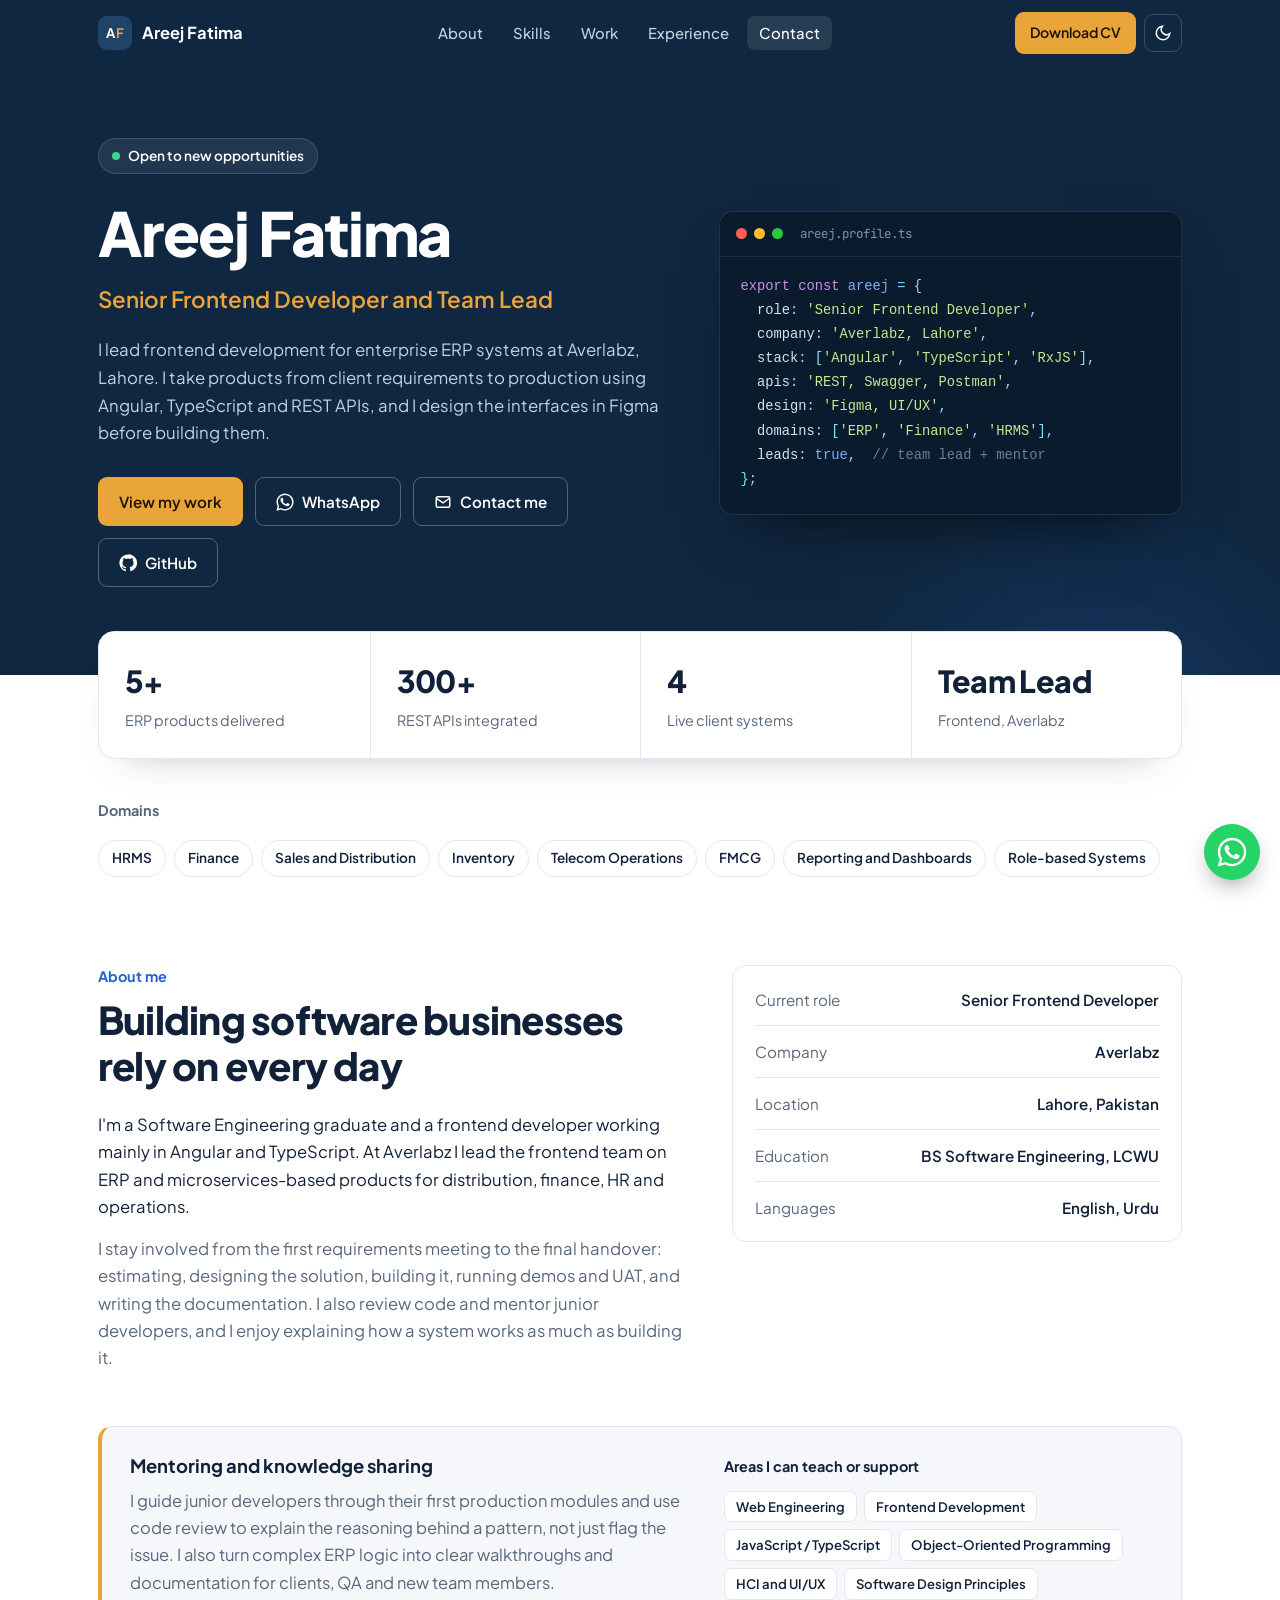
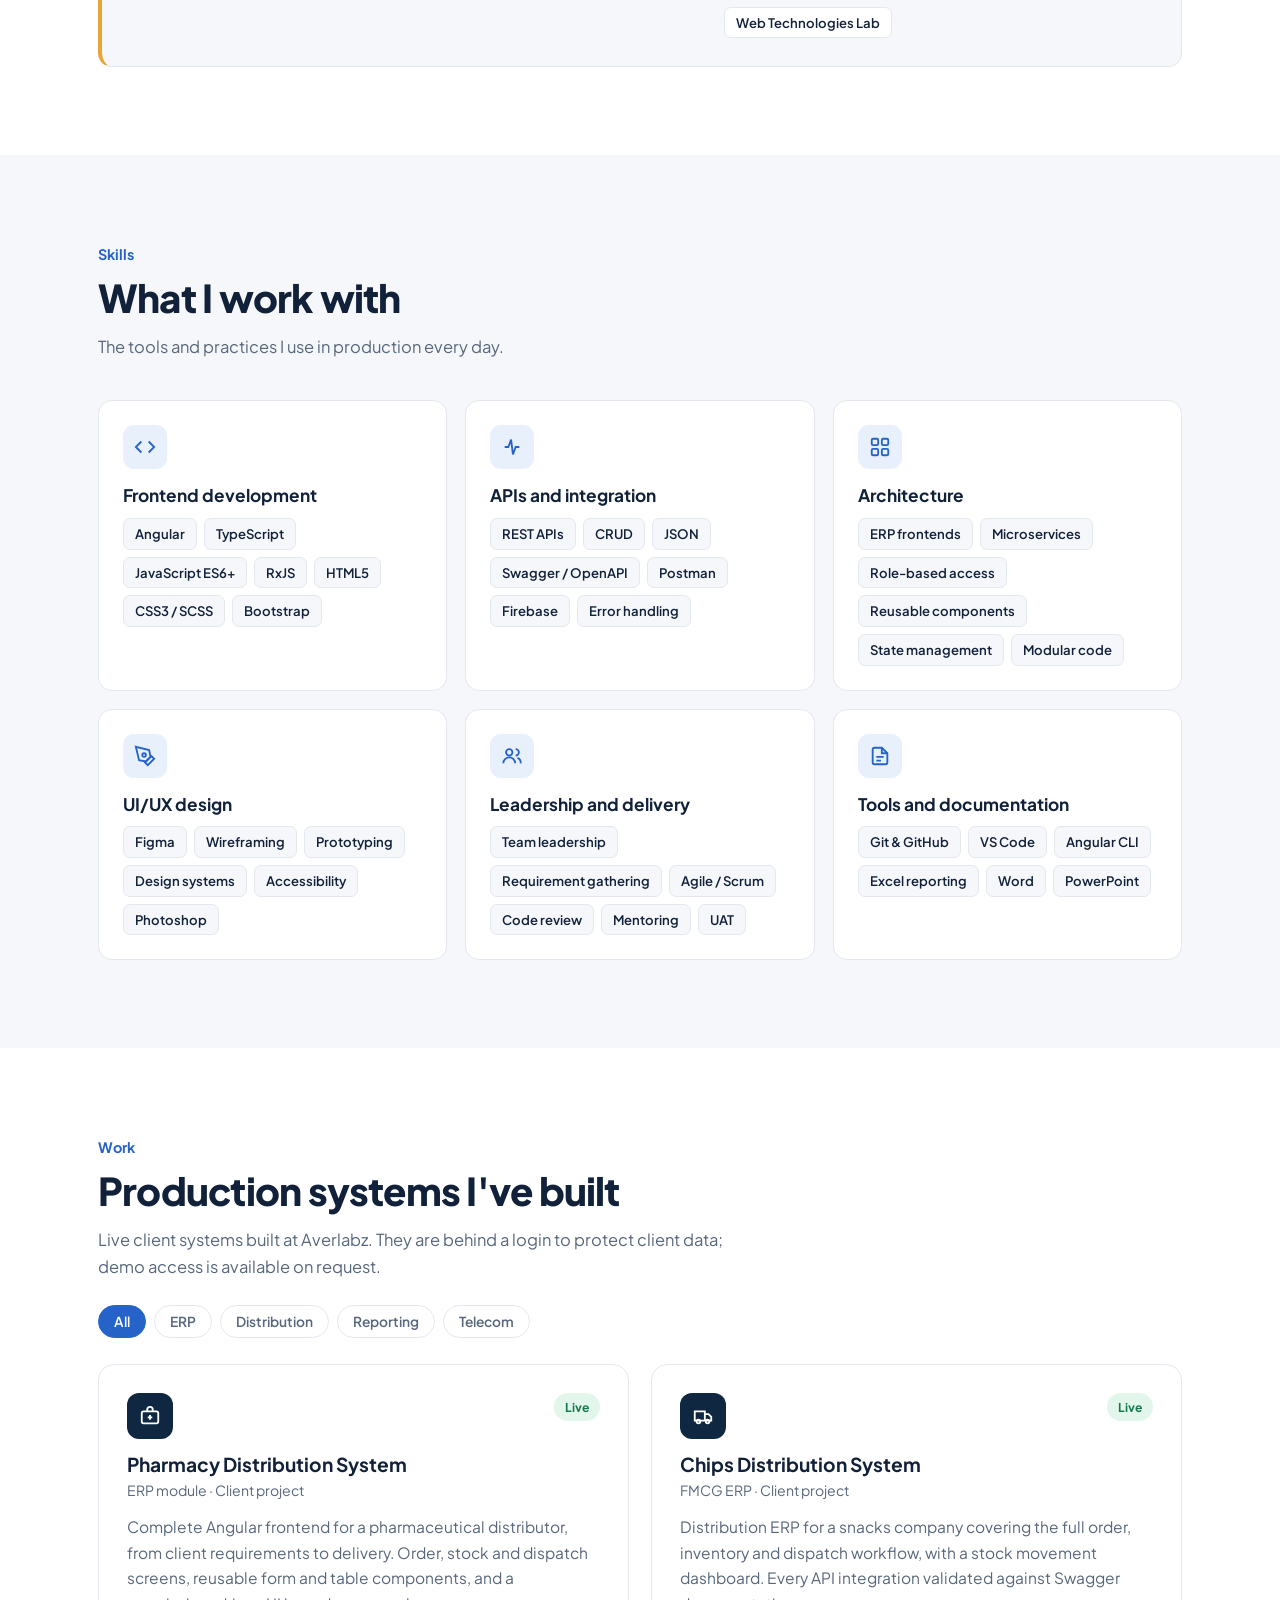
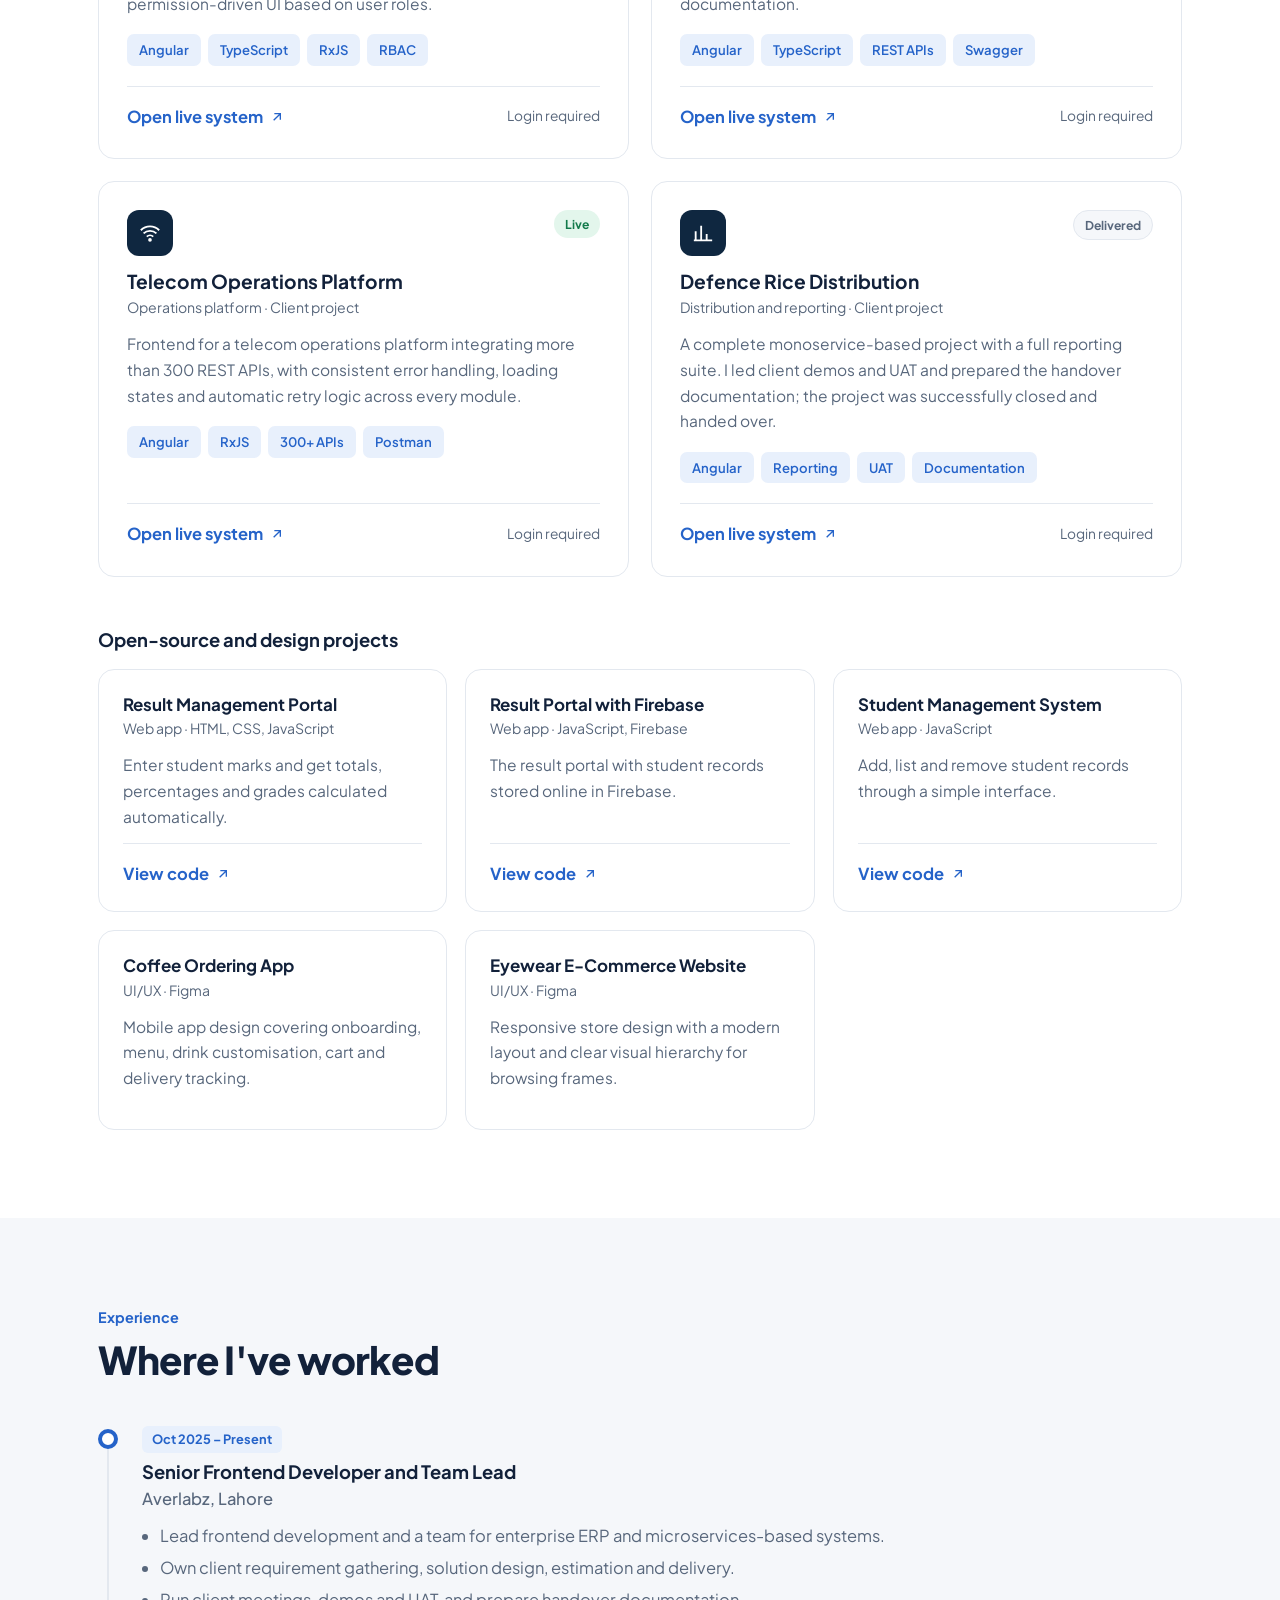
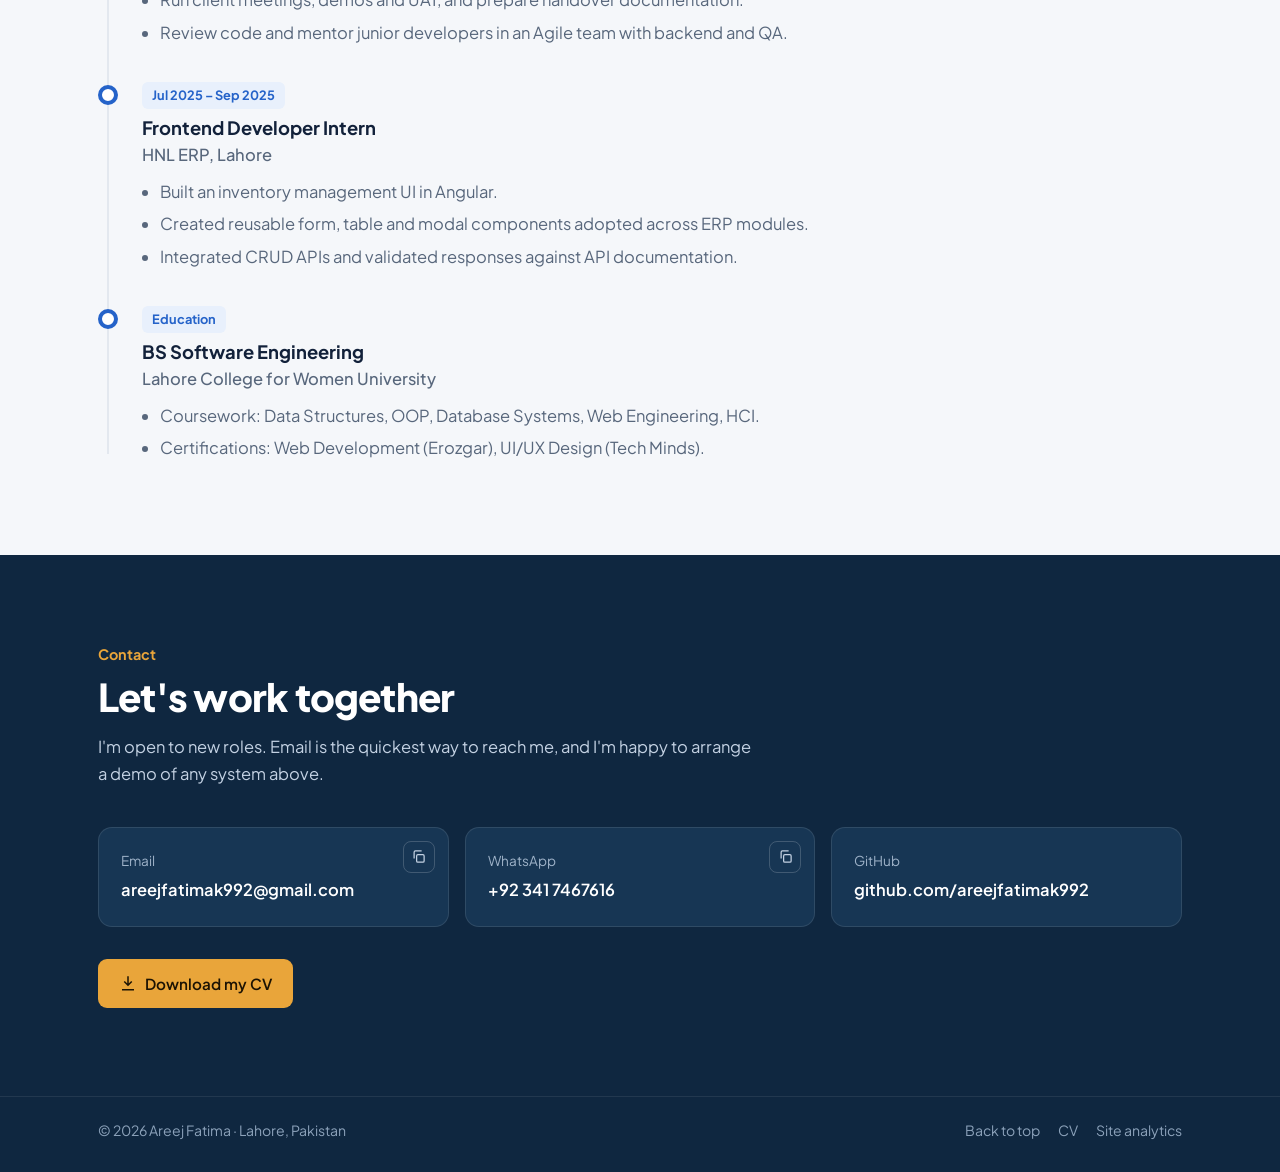
==== index.html @ e89c7cfe "Initial commit" ====
<!DOCTYPE html>
<html lang="en">
<head>
<meta charset="UTF-8">
<meta name="viewport" content="width=device-width, initial-scale=1, viewport-fit=cover">
<title>Areej Fatima | Senior Frontend Developer</title>
<meta name="description" content="Areej Fatima, Senior Angular Frontend Developer and Team Lead in Lahore. ERP systems, REST APIs and UI/UX design.">
<meta property="og:title" content="Areej Fatima | Senior Frontend Developer">
<meta property="og:description" content="Senior Angular Frontend Developer and Team Lead in Lahore. ERP systems, REST APIs and UI/UX design.">
<meta property="og:type" content="website">
<meta property="og:url" content="https://areejfatimak992.github.io/">
<meta name="theme-color" content="#0F2740">
<meta name="robots" content="index,follow">
<meta name="author" content="Areej Fatima">
<meta name="keywords" content="Areej Fatima, Angular developer Lahore, frontend developer, ERP frontend, TypeScript, RxJS, UI UX designer, team lead">
<link rel="canonical" href="https://areejfatimak992.github.io/">
<meta name="twitter:card" content="summary">
<meta name="twitter:title" content="Areej Fatima | Senior Frontend Developer">
<meta name="twitter:description" content="Senior Angular Frontend Developer and Team Lead in Lahore. ERP systems, REST APIs and UI/UX design.">
<script type="application/ld+json">
{
  "@context": "https://schema.org",
  "@type": "Person",
  "name": "Areej Fatima",
  "jobTitle": "Senior Frontend Developer and Team Lead",
  "email": "mailto:areejfatimak992@gmail.com",
  "telephone": "+92-341-7467616",
  "url": "https://areejfatimak992.github.io/",
  "image": "https://areejfatimak992.github.io/assets/og.svg",
  "address": { "@type": "PostalAddress", "addressLocality": "Lahore", "addressCountry": "PK" },
  "worksFor": { "@type": "Organization", "name": "Averlabz" },
  "alumniOf": { "@type": "CollegeOrUniversity", "name": "Lahore College for Women University" },
  "knowsAbout": ["Angular","TypeScript","RxJS","REST APIs","ERP systems","UI/UX design","Figma","Team leadership"],
  "sameAs": ["https://github.com/areejfatimak992"]
}
</script>
<link rel="icon" href="data:image/svg+xml,<svg xmlns='http://www.w3.org/2000/svg' viewBox='0 0 64 64'><rect width='64' height='64' rx='14' fill='%230F2740'/><text x='50%' y='55%' dominant-baseline='middle' text-anchor='middle' font-family='Arial' font-weight='700' font-size='26' fill='white'>AF</text></svg>">
<link rel="preconnect" href="https://fonts.googleapis.com">
<link rel="preconnect" href="https://fonts.gstatic.com" crossorigin>
<link href="https://fonts.googleapis.com/css2?family=Plus+Jakarta+Sans:wght@400;500;600;700;800&family=JetBrains+Mono:wght@400;500&display=swap" rel="stylesheet">
<style>
:root{
  --navy:#0F2740; --navy-2:#173654; --navy-3:#1F4468;
  --blue:#2563C9; --blue-soft:#E8F0FC; --amber:#E9A53A;
  --bg:#FFFFFF; --bg-alt:#F5F7FA; --ink:#12213A; --muted:#58677C; --line:#E3E8EF; --card:#FFFFFF;
  box-sizing:border-box;
  padding-top:env(safe-area-inset-top,0px);
  padding-bottom:env(safe-area-inset-bottom,0px);
}
@media (prefers-color-scheme:dark){
  :root:not([data-theme="light"]){--bg:#0C1522;--bg-alt:#101C2C;--ink:#E7EDF5;--muted:#9AAABE;--line:#203047;--card:#132235;--blue:#6FA3F2;--blue-soft:#172E4D;--navy:#0A1A2B;--navy-2:#11263D}
}
:root[data-theme="dark"]{--bg:#0C1522;--bg-alt:#101C2C;--ink:#E7EDF5;--muted:#9AAABE;--line:#203047;--card:#132235;--blue:#6FA3F2;--blue-soft:#172E4D;--navy:#0A1A2B;--navy-2:#11263D}
*,*::before,*::after{box-sizing:inherit}
html{scroll-behavior:smooth;scroll-padding-top:calc(env(safe-area-inset-top,0px) + 76px)}
@media (prefers-reduced-motion:reduce){html{scroll-behavior:auto}*{transition:none!important}}
body{margin:0;background:var(--bg);color:var(--ink);font-family:"Plus Jakarta Sans",system-ui,-apple-system,"Segoe UI",Roboto,sans-serif;font-size:16.5px;line-height:1.65;-webkit-font-smoothing:antialiased}
a{color:var(--blue)}
a:focus-visible,button:focus-visible{outline:2px solid var(--amber);outline-offset:3px;border-radius:6px}
h1,h2,h3{margin:0;line-height:1.2}
p{margin:0 0 14px}
.wrap{max-width:1140px;margin:0 auto;padding:0 28px}

/* Navbar */
.nav{position:fixed;top:0;left:0;right:0;z-index:20;padding-top:env(safe-area-inset-top,0px);background:var(--navy);transition:box-shadow .2s}
.nav.scrolled{box-shadow:0 6px 20px -10px rgba(0,0,0,.45)}
.nav .wrap{display:flex;align-items:center;justify-content:space-between;height:66px;gap:20px}
.brand{display:flex;align-items:center;gap:10px;color:#fff;text-decoration:none;font-weight:700}
.brand i{width:34px;height:34px;border-radius:9px;background:var(--navy-3);display:flex;align-items:center;justify-content:center;font-style:normal;font-size:.82rem;letter-spacing:.02em}
.brand i b{color:var(--amber)}
.menu{display:flex;align-items:center;gap:6px;list-style:none;margin:0;padding:0}
.menu a{color:#C3D1E2;text-decoration:none;font-weight:500;font-size:.93rem;padding:8px 12px;border-radius:8px}
.menu a:hover{color:#fff;background:rgba(255,255,255,.07)}
.nav-right{display:flex;align-items:center;gap:8px}
.icon-btn{width:38px;height:38px;border-radius:9px;border:1px solid rgba(255,255,255,.18);background:transparent;color:#fff;display:flex;align-items:center;justify-content:center;cursor:pointer}
.icon-btn svg{width:18px;height:18px}
.burger{display:none}
.m-only{display:none}

/* Buttons */
.btn{display:inline-flex;align-items:center;gap:8px;padding:11px 20px;border-radius:9px;font-weight:600;font-size:.95rem;text-decoration:none;border:1px solid transparent;font-family:inherit;cursor:pointer;transition:filter .2s,background .2s,border-color .2s}
.btn svg{width:18px;height:18px}
.btn-amber{background:var(--amber);color:#1B1203}
.btn-amber:hover{filter:brightness(1.06)}
.btn-line{border-color:rgba(255,255,255,.28);color:#fff}
.btn-line:hover{border-color:#fff;background:rgba(255,255,255,.06)}
.btn-sm{padding:8px 14px;font-size:.88rem}

/* Hero */
.hero{background:var(--navy);color:#fff;padding:calc(66px + 72px) 0 88px;position:relative;overflow:hidden}
.hero::after{content:"";position:absolute;inset:auto -10% -60% auto;width:620px;height:620px;border-radius:50%;background:radial-gradient(circle,rgba(37,99,201,.28),transparent 65%);pointer-events:none}
.hero-grid{display:grid;grid-template-columns:1.1fr .9fr;gap:56px;align-items:center;position:relative;z-index:1}
.pill{display:inline-flex;align-items:center;gap:8px;font-size:.85rem;font-weight:600;background:rgba(255,255,255,.08);border:1px solid rgba(255,255,255,.14);padding:6px 13px;border-radius:99px;margin-bottom:22px}
.pill::before{content:"";width:8px;height:8px;border-radius:50%;background:#3DD68C}
.hero h1{font-size:clamp(2.5rem,5.2vw,3.8rem);font-weight:800;letter-spacing:-.025em}
.hero .role{font-size:clamp(1.1rem,2vw,1.4rem);font-weight:600;color:var(--amber);margin:12px 0 18px}
.hero .summary{color:#C3D1E2;max-width:34em;font-size:1.05rem;margin-bottom:30px}
.hero-actions{display:flex;flex-wrap:wrap;gap:12px}
.code{background:#0A1B2E;border:1px solid rgba(255,255,255,.1);border-radius:14px;overflow:hidden;box-shadow:0 30px 60px -30px rgba(0,0,0,.7);font-family:"JetBrains Mono",ui-monospace,Consolas,monospace;font-size:.86rem}
.code-bar{display:flex;align-items:center;gap:7px;padding:12px 16px;border-bottom:1px solid rgba(255,255,255,.08);color:#7F93AB;font-size:.78rem}
.code-bar i{width:11px;height:11px;border-radius:50%;background:#FF5F57}
.code-bar i:nth-child(2){background:#FEBC2E}.code-bar i:nth-child(3){background:#28C840}
.code-bar span{margin-left:10px}
.code pre{margin:0;padding:18px 20px 22px;line-height:1.75;overflow-x:auto;color:#D6E2F0}
.k{color:#C792EA}.v{color:#82AAFF}.s{color:#C3E88D}.p{color:#89DDFF}.c{color:#6A7F99}

/* Stats */
.stats{margin-top:-44px;position:relative;z-index:2}
.stats-grid{display:grid;grid-template-columns:repeat(4,1fr);background:var(--card);border:1px solid var(--line);border-radius:16px;box-shadow:0 20px 40px -28px rgba(15,39,64,.35)}
.stat{padding:24px 26px;border-left:1px solid var(--line)}
.stat:first-child{border-left:0}
.stat b{display:block;font-size:1.9rem;font-weight:800;color:var(--ink);letter-spacing:-.02em}
.stat span{color:var(--muted);font-size:.9rem}

/* Sections */
section{padding:88px 0}
.alt{background:var(--bg-alt)}
.head{margin-bottom:40px;max-width:40em}
.eyebrow{color:var(--blue);font-weight:700;font-size:.9rem;margin-bottom:8px;display:block}
.head h2{font-size:clamp(1.8rem,3.2vw,2.4rem);font-weight:800;letter-spacing:-.02em}
.head p{color:var(--muted);margin:12px 0 0}

/* About */
.about-grid{display:grid;grid-template-columns:1.3fr 1fr;gap:48px;align-items:start}
.about-grid p{font-size:1.04rem}
.about-grid p+p{color:var(--muted)}
.facts{background:var(--card);border:1px solid var(--line);border-radius:14px;padding:8px 22px}
.facts div{display:flex;justify-content:space-between;gap:16px;padding:13px 0;border-bottom:1px solid var(--line);font-size:.95rem}
.facts div:last-child{border-bottom:0}
.facts span{color:var(--muted)}
.facts b{font-weight:600;text-align:right}

/* Skills */
.skills{display:grid;grid-template-columns:repeat(3,1fr);gap:18px}
.skill{background:var(--card);border:1px solid var(--line);border-radius:14px;padding:24px;transition:border-color .2s,transform .2s}
.skill:hover{border-color:var(--blue)}
.skill .ic{width:44px;height:44px;border-radius:11px;background:var(--blue-soft);color:var(--blue);display:flex;align-items:center;justify-content:center;margin-bottom:16px}
.skill .ic svg{width:22px;height:22px}
.skill h3{font-size:1.08rem;font-weight:700;margin-bottom:12px}
.tags{display:flex;flex-wrap:wrap;gap:7px;list-style:none;margin:0;padding:0}
.tags li{font-size:.82rem;font-weight:600;padding:4px 11px;border-radius:7px;background:var(--bg-alt);border:1px solid var(--line);color:var(--ink)}

/* Projects */
.projects{display:grid;grid-template-columns:repeat(2,1fr);gap:22px}
.proj{background:var(--card);border:1px solid var(--line);border-radius:16px;padding:28px;display:flex;flex-direction:column;transition:border-color .2s,box-shadow .2s}
.proj:hover{border-color:#BFD0E8;box-shadow:0 18px 36px -26px rgba(15,39,64,.45)}
.proj-top{display:flex;justify-content:space-between;align-items:flex-start;gap:12px;margin-bottom:14px}
.proj .ic{width:46px;height:46px;border-radius:12px;background:var(--navy);color:#fff;display:flex;align-items:center;justify-content:center;flex-shrink:0}
.proj .ic svg{width:22px;height:22px}
.badge{font-size:.76rem;font-weight:700;padding:4px 11px;border-radius:99px;background:#E3F6EC;color:#137A4B;white-space:nowrap}
.badge.done{background:var(--bg-alt);color:var(--muted);border:1px solid var(--line)}
.proj h3{font-size:1.2rem;font-weight:700}
.proj .type{color:var(--muted);font-size:.88rem;margin:3px 0 12px}
.proj p{color:var(--muted);font-size:.97rem}
.proj .tags{margin:4px 0 20px}
.proj .tags li{background:var(--blue-soft);border-color:transparent;color:var(--blue)}
.proj-foot{margin-top:auto;display:flex;align-items:center;justify-content:space-between;gap:12px;flex-wrap:wrap;padding-top:16px;border-top:1px solid var(--line)}
.proj-foot a{font-weight:700;text-decoration:none;display:inline-flex;align-items:center;gap:6px}
.proj-foot a:hover{text-decoration:underline}
.proj-foot a svg{width:16px;height:16px}
.proj-foot small{color:var(--muted)}
.hint{margin-top:22px;color:var(--muted);font-size:.93rem}

.mini{display:grid;grid-template-columns:repeat(3,1fr);gap:18px}
.mini .proj{padding:24px}
.mini h3{font-size:1.06rem}
.subhead{font-size:1.15rem;font-weight:700;margin:52px 0 18px}

/* Experience */
.timeline{position:relative;max-width:820px}
.timeline::before{content:"";position:absolute;left:9px;top:8px;bottom:8px;width:2px;background:var(--line)}
.tl{position:relative;padding-left:44px;margin-bottom:34px}
.tl:last-child{margin-bottom:0}
.tl::before{content:"";position:absolute;left:0;top:5px;width:20px;height:20px;border-radius:50%;background:var(--bg);border:4px solid var(--blue)}
.tl .when{display:inline-block;font-size:.8rem;font-weight:700;color:var(--blue);background:var(--blue-soft);padding:3px 10px;border-radius:6px;margin-bottom:8px}
.tl h3{font-size:1.15rem;font-weight:700}
.tl .org{color:var(--muted);font-weight:500;margin:2px 0 10px}
.tl ul{margin:0;padding-left:18px;color:var(--muted)}
.tl li{margin-bottom:5px}

/* Contact */
.contact{background:var(--navy);color:#fff}
.contact .eyebrow{color:var(--amber)}
.contact h2{color:#fff}
.contact .head p{color:#C3D1E2}
.contact-grid{display:grid;grid-template-columns:repeat(3,1fr);gap:16px;margin-bottom:32px}
.cbox{background:var(--navy-2);border:1px solid rgba(255,255,255,.1);border-radius:14px;padding:22px;color:#fff;text-decoration:none;display:block;transition:border-color .2s}
.cbox:hover{border-color:var(--amber)}
.cbox span{display:block;color:#9FB3C9;font-size:.85rem;margin-bottom:4px}
.cbox b{font-weight:600;overflow-wrap:anywhere}
footer{background:var(--navy);color:#8CA2BA;font-size:.88rem;padding:22px 0 30px;border-top:1px solid rgba(255,255,255,.08)}
footer .wrap{display:flex;justify-content:space-between;gap:12px;flex-wrap:wrap}

/* Responsive */
@media (max-width:960px){
  .hero-grid,.about-grid{grid-template-columns:1fr}
  .hero{padding-bottom:80px}
  .skills,.mini{grid-template-columns:1fr 1fr}
  .stats-grid{grid-template-columns:1fr 1fr}
  .stat:nth-child(3){border-left:0}
  .stat:nth-child(n+3){border-top:1px solid var(--line)}
  .contact-grid{grid-template-columns:1fr}
}
@media (max-width:820px){
  .menu{display:none;position:absolute;top:66px;left:0;right:0;background:var(--navy);flex-direction:column;align-items:stretch;padding:8px 20px 16px;gap:2px;border-top:1px solid rgba(255,255,255,.08)}
  .menu.open{display:flex}
  .menu a{display:block;padding:13px 12px;font-size:1rem}
  .menu.open{box-shadow:0 18px 30px -12px rgba(0,0,0,.5)}
  .m-only{display:block}
  .m-only a{color:var(--amber)!important}
  .burger{display:flex}
  .nav .btn-sm{display:none}
  .projects{grid-template-columns:1fr}
}
@media (max-width:560px){
  body{font-size:16px}
  .wrap{padding:0 20px}
  .hero{padding-top:calc(66px + 44px)}
  .skills,.mini{grid-template-columns:1fr}
  section{padding:64px 0}
  .stat{padding:18px}
  .stat b{font-size:1.5rem}
  .proj{padding:22px}
  .code{font-size:.78rem}
}

/* Domains strip */
.domains{padding:40px 0 0}
.domains .wrap{display:flex;align-items:center;gap:18px;flex-wrap:wrap}
.domains span{font-weight:700;font-size:.9rem;color:var(--muted)}
.domains ul{display:flex;flex-wrap:wrap;gap:8px;list-style:none;margin:0;padding:0}
.domains li{font-size:.85rem;font-weight:600;padding:6px 13px;border-radius:99px;border:1px solid var(--line);background:var(--card)}

/* Mentoring */
.mentor{margin-top:40px;display:grid;grid-template-columns:1.3fr 1fr;gap:36px;background:var(--bg-alt);border:1px solid var(--line);border-left:4px solid var(--amber);border-radius:14px;padding:28px}
.mentor h3{font-size:1.15rem;font-weight:700;margin-bottom:10px}
.mentor p{color:var(--muted);margin:0}
.mentor-label{font-weight:700;font-size:.9rem;margin-bottom:12px}
.mentor .tags li{background:var(--card)}

/* Active menu link */
.menu a.active{color:#fff;background:rgba(255,255,255,.1)}

/* Floating WhatsApp */
.wa{position:fixed;right:20px;bottom:calc(20px + env(safe-area-inset-bottom,0px));z-index:30;width:56px;height:56px;border-radius:50%;background:#25D366;color:#fff;display:flex;align-items:center;justify-content:center;box-shadow:0 10px 24px -8px rgba(0,0,0,.45);transition:transform .2s}
.wa:hover{transform:scale(1.06)}
.wa svg{width:30px;height:30px}

/* Back to top */
.totop{position:fixed;right:28px;bottom:calc(88px + env(safe-area-inset-bottom,0px));z-index:30;width:40px;height:40px;border-radius:50%;background:var(--navy);color:#fff;border:1px solid rgba(255,255,255,.2);display:flex;align-items:center;justify-content:center;cursor:pointer;opacity:0;pointer-events:none;transition:opacity .2s}
.totop.show{opacity:1;pointer-events:auto}
.totop svg{width:18px;height:18px}

/* Section reveal */
.reveal{opacity:0;transform:translateY(14px);transition:opacity .6s ease,transform .6s ease}
.reveal.in{opacity:1;transform:none}
@media (prefers-reduced-motion:reduce){.reveal{opacity:1;transform:none}}
@media (max-width:960px){.mentor{grid-template-columns:1fr;gap:20px}}
@media (max-width:560px){.mentor{padding:22px}.wa{right:16px;bottom:calc(16px + env(safe-area-inset-bottom,0px))}.totop{right:24px}}

/* Skip link */
.skip{position:absolute;left:-9999px;top:0;z-index:60;background:var(--amber);color:#1B1203;padding:12px 18px;border-radius:0 0 10px 0;font-weight:700;text-decoration:none}
.skip:focus{left:0}

/* Project filter chips */
.filters{display:flex;flex-wrap:wrap;gap:8px;margin:-16px 0 26px}
.chip{font-family:inherit;font-size:.86rem;font-weight:600;padding:7px 15px;border-radius:99px;border:1px solid var(--line);background:var(--card);color:var(--muted);cursor:pointer;transition:border-color .2s,color .2s,background .2s}
.chip:hover{border-color:var(--blue);color:var(--blue)}
.chip[aria-pressed="true"]{background:var(--blue);border-color:var(--blue);color:#fff}
.proj[hidden]{display:none}
.no-match{color:var(--muted);font-size:.95rem;margin:0 0 8px}

/* Copy-to-clipboard on the contact cards */
.cwrap{position:relative}
.cwrap .cbox{height:100%}
.copy{position:absolute;top:14px;right:14px;width:32px;height:32px;border-radius:8px;border:1px solid rgba(255,255,255,.18);background:transparent;color:#C3D1E2;display:flex;align-items:center;justify-content:center;cursor:pointer;transition:color .2s,border-color .2s}
.copy:hover{color:#fff;border-color:var(--amber)}
.copy svg{width:15px;height:15px}
.copy.done{color:#3DD68C;border-color:#3DD68C}

/* Footer link row */
footer a{color:#8CA2BA;text-decoration:none}
footer a:hover{color:#fff;text-decoration:underline}
footer .f-links{display:flex;gap:18px;flex-wrap:wrap}

/* Print */
@media print{
  .nav,.wa,.totop,.hero-actions,.filters,.copy,footer,.code{display:none!important}
  body{font-size:11pt;color:#000;background:#fff}
  .hero,.contact{background:#fff!important;color:#000!important}
  .hero h1,.contact h2,.contact .head p,.hero .summary,.cbox,.cbox b{color:#000!important}
  section{padding:18px 0;break-inside:avoid}
  .proj,.skill,.tl{break-inside:avoid;box-shadow:none}
  a[href^="http"]::after{content:" (" attr(href) ")";font-size:9pt;color:#444}
}
</style>
</head>
<body>

<a class="skip" href="#main">Skip to content</a>

<nav class="nav" id="nav" aria-label="Main">
  <div class="wrap">
    <a class="brand" href="#top"><i>A<b>F</b></i>Areej Fatima</a>
    <ul class="menu" id="menu">
      <li><a href="#about">About</a></li>
      <li><a href="#skills">Skills</a></li>
      <li><a href="#work">Work</a></li>
      <li><a href="#experience">Experience</a></li>
      <li><a href="#contact">Contact</a></li>
      <li class="m-only"><a href="cv.pdf" data-cv data-track="cv_download" download="Areej_Fatima_CV.pdf">Download CV</a></li>
    </ul>
    <div class="nav-right">
      <a class="btn btn-amber btn-sm" href="cv.pdf" data-cv data-track="cv_download" download="Areej_Fatima_CV.pdf">Download CV</a>
      <button class="icon-btn" id="theme" type="button" aria-label="Switch light or dark theme"><svg viewBox="0 0 24 24" fill="none" stroke="currentColor" stroke-width="2"><path d="M21 12.8A9 9 0 1 1 11.2 3a7 7 0 0 0 9.8 9.8z"/></svg></button>
      <button class="icon-btn burger" id="burger" type="button" aria-label="Open menu" aria-expanded="false" aria-controls="menu"><svg viewBox="0 0 24 24" fill="none" stroke="currentColor" stroke-width="2"><path d="M4 7h16M4 12h16M4 17h16"/></svg></button>
    </div>
  </div>
</nav>

<header class="hero" id="top" data-section="hero">
  <div class="wrap hero-grid">
    <div>
      <span class="pill">Open to new opportunities</span>
      <h1>Areej Fatima</h1>
      <div class="role">Senior Frontend Developer and Team Lead</div>
      <p class="summary">I lead frontend development for enterprise ERP systems at Averlabz, Lahore. I take products from client requirements to production using Angular, TypeScript and REST APIs, and I design the interfaces in Figma before building them.</p>
      <div class="hero-actions">
        <a class="btn btn-amber" href="#work">View my work</a>
        <a class="btn btn-line" href="https://wa.me/923417467616?text=Hi%20Areej%2C%20I%20saw%20your%20portfolio%20and%20would%20like%20to%20get%20in%20touch." target="_blank" rel="noopener"><svg viewBox="0 0 24 24" fill="currentColor"><path d="M17.47 14.38c-.3-.15-1.76-.87-2.03-.97-.27-.1-.47-.15-.67.15-.2.3-.77.97-.94 1.17-.17.2-.35.22-.64.07-.3-.15-1.26-.46-2.4-1.48-.89-.79-1.49-1.77-1.66-2.07-.17-.3-.02-.46.13-.61.13-.13.3-.35.45-.52.15-.17.2-.3.3-.5.1-.2.05-.37-.02-.52-.08-.15-.67-1.61-.92-2.2-.24-.58-.49-.5-.67-.51h-.57c-.2 0-.52.07-.8.37-.27.3-1.04 1.02-1.04 2.48 0 1.46 1.07 2.88 1.21 3.07.15.2 2.1 3.2 5.08 4.49.71.31 1.26.49 1.7.63.71.22 1.36.19 1.87.12.57-.09 1.76-.72 2-1.41.25-.7.25-1.29.17-1.41-.07-.13-.27-.2-.57-.35zM12.04 21.5h-.01a9.45 9.45 0 0 1-4.82-1.32l-.35-.2-3.58.94.96-3.49-.23-.36a9.43 9.43 0 0 1-1.45-5.03c0-5.22 4.25-9.46 9.48-9.46 2.53 0 4.9.99 6.69 2.78a9.4 9.4 0 0 1 2.77 6.69c0 5.22-4.25 9.46-9.46 9.46zm8.05-17.52A11.3 11.3 0 0 0 12.04.65C5.77.65.66 5.75.66 12.02c0 2 .52 3.96 1.52 5.69L.57 23.5l5.92-1.55a11.37 11.37 0 0 0 5.54 1.41h.01c6.27 0 11.38-5.1 11.38-11.37 0-3.04-1.18-5.9-3.33-8.05z"/></svg>WhatsApp</a>
        <a class="btn btn-line" href="mailto:areejfatimak992@gmail.com"><svg viewBox="0 0 24 24" fill="none" stroke="currentColor" stroke-width="2"><rect x="3" y="5" width="18" height="14" rx="2"/><path d="m3 7 9 6 9-6"/></svg>Contact me</a>
        <a class="btn btn-line" href="https://github.com/areejfatimak992" target="_blank" rel="noopener"><svg viewBox="0 0 24 24" fill="currentColor"><path d="M12 .5a11.5 11.5 0 0 0-3.64 22.41c.58.1.79-.25.79-.56v-2c-3.2.7-3.88-1.37-3.88-1.37-.52-1.33-1.28-1.69-1.28-1.69-1.05-.72.08-.7.08-.7 1.16.08 1.77 1.19 1.77 1.19 1.03 1.77 2.7 1.26 3.36.96.1-.75.4-1.26.73-1.55-2.55-.29-5.24-1.28-5.24-5.69 0-1.26.45-2.29 1.19-3.1-.12-.29-.52-1.46.11-3.05 0 0 .97-.31 3.17 1.18a11 11 0 0 1 5.78 0c2.2-1.49 3.17-1.18 3.17-1.18.63 1.59.23 2.76.11 3.05.74.81 1.19 1.84 1.19 3.1 0 4.42-2.7 5.39-5.26 5.68.41.36.78 1.06.78 2.14v3.17c0 .31.21.67.8.56A11.5 11.5 0 0 0 12 .5Z"/></svg>GitHub</a>
      </div>
    </div>
    <div class="code" aria-label="Profile summary written as TypeScript code">
      <div class="code-bar"><i></i><i></i><i></i><span>areej.profile.ts</span></div>
<pre><span class="k">export const</span> <span class="v">areej</span> <span class="p">=</span> <span class="p">{</span>
  role<span class="p">:</span> <span class="s">'Senior Frontend Developer'</span><span class="p">,</span>
  company<span class="p">:</span> <span class="s">'Averlabz, Lahore'</span><span class="p">,</span>
  stack<span class="p">:</span> <span class="p">[</span><span class="s">'Angular'</span><span class="p">,</span> <span class="s">'TypeScript'</span><span class="p">,</span> <span class="s">'RxJS'</span><span class="p">],</span>
  apis<span class="p">:</span> <span class="s">'REST, Swagger, Postman'</span><span class="p">,</span>
  design<span class="p">:</span> <span class="s">'Figma, UI/UX'</span><span class="p">,</span>
  domains<span class="p">:</span> <span class="p">[</span><span class="s">'ERP'</span><span class="p">,</span> <span class="s">'Finance'</span><span class="p">,</span> <span class="s">'HRMS'</span><span class="p">],</span>
  leads<span class="p">:</span> <span class="v">true</span><span class="p">,</span>  <span class="c">// team lead + mentor</span>
<span class="p">};</span></pre>
    </div>
  </div>
</header>

<div class="stats">
  <div class="wrap">
    <div class="stats-grid">
      <div class="stat"><b>5+</b><span>ERP products delivered</span></div>
      <div class="stat"><b>300+</b><span>REST APIs integrated</span></div>
      <div class="stat"><b>4</b><span>Live client systems</span></div>
      <div class="stat"><b>Team Lead</b><span>Frontend, Averlabz</span></div>
    </div>
  </div>
</div>

<div class="domains">
  <div class="wrap">
    <span>Domains</span>
    <ul>
      <li>HRMS</li><li>Finance</li><li>Sales and Distribution</li><li>Inventory</li><li>Telecom Operations</li><li>FMCG</li><li>Reporting and Dashboards</li><li>Role-based Systems</li>
    </ul>
  </div>
</div>

<main id="main">
<section id="about">
  <div class="wrap about-grid">
    <div>
      <span class="eyebrow">About me</span>
      <div class="head" style="margin-bottom:22px"><h2>Building software businesses rely on every day</h2></div>
      <p>I'm a Software Engineering graduate and a frontend developer working mainly in Angular and TypeScript. At Averlabz I lead the frontend team on ERP and microservices-based products for distribution, finance, HR and operations.</p>
      <p>I stay involved from the first requirements meeting to the final handover: estimating, designing the solution, building it, running demos and UAT, and writing the documentation. I also review code and mentor junior developers, and I enjoy explaining how a system works as much as building it.</p>
    </div>
    <div class="facts">
      <div><span>Current role</span><b>Senior Frontend Developer</b></div>
      <div><span>Company</span><b>Averlabz</b></div>
      <div><span>Location</span><b>Lahore, Pakistan</b></div>
      <div><span>Education</span><b>BS Software Engineering, LCWU</b></div>
      <div><span>Languages</span><b>English, Urdu</b></div>
    </div>
  </div>
  <div class="wrap">
    <div class="mentor">
      <div>
        <h3>Mentoring and knowledge sharing</h3>
        <p>I guide junior developers through their first production modules and use code review to explain the reasoning behind a pattern, not just flag the issue. I also turn complex ERP logic into clear walkthroughs and documentation for clients, QA and new team members.</p>
      </div>
      <div>
        <div class="mentor-label">Areas I can teach or support</div>
        <ul class="tags"><li>Web Engineering</li><li>Frontend Development</li><li>JavaScript / TypeScript</li><li>Object-Oriented Programming</li><li>HCI and UI/UX</li><li>Software Design Principles</li><li>Web Technologies Lab</li></ul>
      </div>
    </div>
  </div>
</section>

<section id="skills" class="alt">
  <div class="wrap">
    <div class="head">
      <span class="eyebrow">Skills</span>
      <h2>What I work with</h2>
      <p>The tools and practices I use in production every day.</p>
    </div>
    <div class="skills">
      <div class="skill">
        <div class="ic"><svg viewBox="0 0 24 24" fill="none" stroke="currentColor" stroke-width="2"><path d="m8 6-6 6 6 6M16 6l6 6-6 6"/></svg></div>
        <h3>Frontend development</h3>
        <ul class="tags"><li>Angular</li><li>TypeScript</li><li>JavaScript ES6+</li><li>RxJS</li><li>HTML5</li><li>CSS3 / SCSS</li><li>Bootstrap</li></ul>
      </div>
      <div class="skill">
        <div class="ic"><svg viewBox="0 0 24 24" fill="none" stroke="currentColor" stroke-width="2"><path d="M4 12h4l3-8 2 16 3-8h4"/></svg></div>
        <h3>APIs and integration</h3>
        <ul class="tags"><li>REST APIs</li><li>CRUD</li><li>JSON</li><li>Swagger / OpenAPI</li><li>Postman</li><li>Firebase</li><li>Error handling</li></ul>
      </div>
      <div class="skill">
        <div class="ic"><svg viewBox="0 0 24 24" fill="none" stroke="currentColor" stroke-width="2"><rect x="3" y="3" width="7" height="7" rx="1.5"/><rect x="14" y="3" width="7" height="7" rx="1.5"/><rect x="3" y="14" width="7" height="7" rx="1.5"/><rect x="14" y="14" width="7" height="7" rx="1.5"/></svg></div>
        <h3>Architecture</h3>
        <ul class="tags"><li>ERP frontends</li><li>Microservices</li><li>Role-based access</li><li>Reusable components</li><li>State management</li><li>Modular code</li></ul>
      </div>
      <div class="skill">
        <div class="ic"><svg viewBox="0 0 24 24" fill="none" stroke="currentColor" stroke-width="2"><path d="M12 19l7-7 3 3-7 7-3-3z"/><path d="M18 13l-1.5-7.5L2 2l3.5 14.5L13 18l5-5z"/><circle cx="11" cy="11" r="2"/></svg></div>
        <h3>UI/UX design</h3>
        <ul class="tags"><li>Figma</li><li>Wireframing</li><li>Prototyping</li><li>Design systems</li><li>Accessibility</li><li>Photoshop</li></ul>
      </div>
      <div class="skill">
        <div class="ic"><svg viewBox="0 0 24 24" fill="none" stroke="currentColor" stroke-width="2"><circle cx="9" cy="8" r="3.5"/><path d="M2.5 20a6.5 6.5 0 0 1 13 0"/><path d="M16 4.5a3.5 3.5 0 0 1 0 7M18 14a6 6 0 0 1 3.5 6"/></svg></div>
        <h3>Leadership and delivery</h3>
        <ul class="tags"><li>Team leadership</li><li>Requirement gathering</li><li>Agile / Scrum</li><li>Code review</li><li>Mentoring</li><li>UAT</li></ul>
      </div>
      <div class="skill">
        <div class="ic"><svg viewBox="0 0 24 24" fill="none" stroke="currentColor" stroke-width="2"><path d="M14 3H6a2 2 0 0 0-2 2v14a2 2 0 0 0 2 2h12a2 2 0 0 0 2-2V9z"/><path d="M14 3v6h6M8 13h8M8 17h5"/></svg></div>
        <h3>Tools and documentation</h3>
        <ul class="tags"><li>Git &amp; GitHub</li><li>VS Code</li><li>Angular CLI</li><li>Excel reporting</li><li>Word</li><li>PowerPoint</li></ul>
      </div>
    </div>
  </div>
</section>

<section id="work">
  <div class="wrap">
    <div class="head">
      <span class="eyebrow">Work</span>
      <h2>Production systems I've built</h2>
      <p>Live client systems built at Averlabz. They are behind a login to protect client data; demo access is available on request.</p>
    </div>
    <div class="filters" role="group" aria-label="Filter projects by domain">
      <button class="chip" type="button" data-filter="all" aria-pressed="true" data-track="project_filter" data-track-label="all">All</button>
      <button class="chip" type="button" data-filter="erp" aria-pressed="false" data-track="project_filter" data-track-label="erp">ERP</button>
      <button class="chip" type="button" data-filter="distribution" aria-pressed="false" data-track="project_filter" data-track-label="distribution">Distribution</button>
      <button class="chip" type="button" data-filter="reporting" aria-pressed="false" data-track="project_filter" data-track-label="reporting">Reporting</button>
      <button class="chip" type="button" data-filter="telecom" aria-pressed="false" data-track="project_filter" data-track-label="telecom">Telecom</button>
    </div>
    <p class="no-match" id="noMatch" hidden>No projects in this category yet.</p>
    <div class="projects" id="projectGrid">
      <article class="proj" data-tags="erp distribution">
        <div class="proj-top"><div class="ic"><svg viewBox="0 0 24 24" fill="none" stroke="currentColor" stroke-width="2"><rect x="3" y="7" width="18" height="13" rx="2"/><path d="M9 7V5a3 3 0 0 1 6 0v2M12 11v5M9.5 13.5h5"/></svg></div><span class="badge">Live</span></div>
        <h3>Pharmacy Distribution System</h3>
        <div class="type">ERP module · Client project</div>
        <p>Complete Angular frontend for a pharmaceutical distributor, from client requirements to delivery. Order, stock and dispatch screens, reusable form and table components, and a permission-driven UI based on user roles.</p>
        <ul class="tags"><li>Angular</li><li>TypeScript</li><li>RxJS</li><li>RBAC</li></ul>
        <div class="proj-foot"><a href="http://173.249.23.108:8080/" target="_blank" rel="noopener" data-track="project_open">Open live system <svg viewBox="0 0 24 24" fill="none" stroke="currentColor" stroke-width="2"><path d="M7 17 17 7M8 7h9v9"/></svg></a><small>Login required</small></div>
      </article>
      <article class="proj" data-tags="erp distribution reporting">
        <div class="proj-top"><div class="ic"><svg viewBox="0 0 24 24" fill="none" stroke="currentColor" stroke-width="2"><path d="M3 7h11v10H3zM14 10h4l3 3v4h-7"/><circle cx="7" cy="18" r="2"/><circle cx="17" cy="18" r="2"/></svg></div><span class="badge">Live</span></div>
        <h3>Chips Distribution System</h3>
        <div class="type">FMCG ERP · Client project</div>
        <p>Distribution ERP for a snacks company covering the full order, inventory and dispatch workflow, with a stock movement dashboard. Every API integration validated against Swagger documentation.</p>
        <ul class="tags"><li>Angular</li><li>TypeScript</li><li>REST APIs</li><li>Swagger</li></ul>
        <div class="proj-foot"><a href="http://173.249.23.108:6010/dashboard" target="_blank" rel="noopener" data-track="project_open">Open live system <svg viewBox="0 0 24 24" fill="none" stroke="currentColor" stroke-width="2"><path d="M7 17 17 7M8 7h9v9"/></svg></a><small>Login required</small></div>
      </article>
      <article class="proj" data-tags="telecom">
        <div class="proj-top"><div class="ic"><svg viewBox="0 0 24 24" fill="none" stroke="currentColor" stroke-width="2"><path d="M5 12.5a10 10 0 0 1 14 0M8.5 16a5 5 0 0 1 7 0"/><circle cx="12" cy="19.5" r="1"/><path d="M2 9a14 14 0 0 1 20 0"/></svg></div><span class="badge">Live</span></div>
        <h3>Telecom Operations Platform</h3>
        <div class="type">Operations platform · Client project</div>
        <p>Frontend for a telecom operations platform integrating more than 300 REST APIs, with consistent error handling, loading states and automatic retry logic across every module.</p>
        <ul class="tags"><li>Angular</li><li>RxJS</li><li>300+ APIs</li><li>Postman</li></ul>
        <div class="proj-foot"><a href="http://173.249.23.108:6550/" target="_blank" rel="noopener" data-track="project_open">Open live system <svg viewBox="0 0 24 24" fill="none" stroke="currentColor" stroke-width="2"><path d="M7 17 17 7M8 7h9v9"/></svg></a><small>Login required</small></div>
      </article>
      <article class="proj" data-tags="distribution reporting">
        <div class="proj-top"><div class="ic"><svg viewBox="0 0 24 24" fill="none" stroke="currentColor" stroke-width="2"><path d="M4 20V10M10 20V4M16 20v-7M22 20H2"/></svg></div><span class="badge done">Delivered</span></div>
        <h3>Defence Rice Distribution</h3>
        <div class="type">Distribution and reporting · Client project</div>
        <p>A complete monoservice-based project with a full reporting suite. I led client demos and UAT and prepared the handover documentation; the project was successfully closed and handed over.</p>
        <ul class="tags"><li>Angular</li><li>Reporting</li><li>UAT</li><li>Documentation</li></ul>
        <div class="proj-foot"><a href="http://173.249.23.108:8084/account/login" target="_blank" rel="noopener" data-track="project_open">Open live system <svg viewBox="0 0 24 24" fill="none" stroke="currentColor" stroke-width="2"><path d="M7 17 17 7M8 7h9v9"/></svg></a><small>Login required</small></div>
      </article>
    </div>

    <h3 class="subhead">Open-source and design projects</h3>
    <div class="mini">
      <article class="proj">
        <h3>Result Management Portal</h3>
        <div class="type">Web app · HTML, CSS, JavaScript</div>
        <p>Enter student marks and get totals, percentages and grades calculated automatically.</p>
        <div class="proj-foot"><a href="https://github.com/areejfatimak992/Result-Portal" target="_blank" rel="noopener" data-track="repo_open">View code <svg viewBox="0 0 24 24" fill="none" stroke="currentColor" stroke-width="2"><path d="M7 17 17 7M8 7h9v9"/></svg></a></div>
      </article>
      <article class="proj">
        <h3>Result Portal with Firebase</h3>
        <div class="type">Web app · JavaScript, Firebase</div>
        <p>The result portal with student records stored online in Firebase.</p>
        <div class="proj-foot"><a href="https://github.com/areejfatimak992/result-portal-using-firebase" target="_blank" rel="noopener" data-track="repo_open">View code <svg viewBox="0 0 24 24" fill="none" stroke="currentColor" stroke-width="2"><path d="M7 17 17 7M8 7h9v9"/></svg></a></div>
      </article>
      <article class="proj">
        <h3>Student Management System</h3>
        <div class="type">Web app · JavaScript</div>
        <p>Add, list and remove student records through a simple interface.</p>
        <div class="proj-foot"><a href="https://github.com/areejfatimak992/student-management-system" target="_blank" rel="noopener" data-track="repo_open">View code <svg viewBox="0 0 24 24" fill="none" stroke="currentColor" stroke-width="2"><path d="M7 17 17 7M8 7h9v9"/></svg></a></div>
      </article>
      <article class="proj">
        <h3>Coffee Ordering App</h3>
        <div class="type">UI/UX · Figma</div>
        <p>Mobile app design covering onboarding, menu, drink customisation, cart and delivery tracking.</p>
      </article>
      <article class="proj">
        <h3>Eyewear E-Commerce Website</h3>
        <div class="type">UI/UX · Figma</div>
        <p>Responsive store design with a modern layout and clear visual hierarchy for browsing frames.</p>
      </article>
    </div>
  </div>
</section>

<section id="experience" class="alt">
  <div class="wrap">
    <div class="head">
      <span class="eyebrow">Experience</span>
      <h2>Where I've worked</h2>
    </div>
    <div class="timeline">
      <div class="tl">
        <span class="when">Oct 2025 – Present</span>
        <h3>Senior Frontend Developer and Team Lead</h3>
        <div class="org">Averlabz, Lahore</div>
        <ul>
          <li>Lead frontend development and a team for enterprise ERP and microservices-based systems.</li>
          <li>Own client requirement gathering, solution design, estimation and delivery.</li>
          <li>Run client meetings, demos and UAT, and prepare handover documentation.</li>
          <li>Review code and mentor junior developers in an Agile team with backend and QA.</li>
        </ul>
      </div>
      <div class="tl">
        <span class="when">Jul 2025 – Sep 2025</span>
        <h3>Frontend Developer Intern</h3>
        <div class="org">HNL ERP, Lahore</div>
        <ul>
          <li>Built an inventory management UI in Angular.</li>
          <li>Created reusable form, table and modal components adopted across ERP modules.</li>
          <li>Integrated CRUD APIs and validated responses against API documentation.</li>
        </ul>
      </div>
      <div class="tl">
        <span class="when">Education</span>
        <h3>BS Software Engineering</h3>
        <div class="org">Lahore College for Women University</div>
        <ul>
          <li>Coursework: Data Structures, OOP, Database Systems, Web Engineering, HCI.</li>
          <li>Certifications: Web Development (Erozgar), UI/UX Design (Tech Minds).</li>
        </ul>
      </div>
    </div>
  </div>
</section>

<section id="contact" class="contact">
  <div class="wrap">
    <div class="head">
      <span class="eyebrow">Contact</span>
      <h2>Let's work together</h2>
      <p>I'm open to new roles. Email is the quickest way to reach me, and I'm happy to arrange a demo of any system above.</p>
    </div>
    <div class="contact-grid">
      <div class="cwrap">
        <a class="cbox" href="mailto:areejfatimak992@gmail.com"><span>Email</span><b>areejfatimak992@gmail.com</b></a>
        <button class="copy" type="button" data-copy="areejfatimak992@gmail.com" data-track="copy_contact" data-track-label="email address" aria-label="Copy email address" title="Copy email address"><svg viewBox="0 0 24 24" fill="none" stroke="currentColor" stroke-width="2"><rect x="9" y="9" width="12" height="12" rx="2"/><path d="M5 15V5a2 2 0 0 1 2-2h10"/></svg></button>
      </div>
      <div class="cwrap">
        <a class="cbox" href="https://wa.me/923417467616?text=Hi%20Areej%2C%20I%20saw%20your%20portfolio%20and%20would%20like%20to%20get%20in%20touch." target="_blank" rel="noopener"><span>WhatsApp</span><b>+92 341 7467616</b></a>
        <button class="copy" type="button" data-copy="+923417467616" data-track="copy_contact" data-track-label="phone number" aria-label="Copy phone number" title="Copy phone number"><svg viewBox="0 0 24 24" fill="none" stroke="currentColor" stroke-width="2"><rect x="9" y="9" width="12" height="12" rx="2"/><path d="M5 15V5a2 2 0 0 1 2-2h10"/></svg></button>
      </div>
      <div class="cwrap">
        <a class="cbox" href="https://github.com/areejfatimak992" target="_blank" rel="noopener"><span>GitHub</span><b>github.com/areejfatimak992</b></a>
      </div>
    </div>
    <a class="btn btn-amber" href="cv.pdf" data-cv data-track="cv_download" download="Areej_Fatima_CV.pdf"><svg viewBox="0 0 24 24" fill="none" stroke="currentColor" stroke-width="2"><path d="M12 3v12M7 10l5 5 5-5M4 21h16"/></svg>Download my CV</a>
  </div>
</section>
</main>

<a class="wa" href="https://wa.me/923417467616?text=Hi%20Areej%2C%20I%20saw%20your%20portfolio%20and%20would%20like%20to%20get%20in%20touch." target="_blank" rel="noopener" aria-label="Message me on WhatsApp"><svg viewBox="0 0 24 24" fill="currentColor"><path d="M17.47 14.38c-.3-.15-1.76-.87-2.03-.97-.27-.1-.47-.15-.67.15-.2.3-.77.97-.94 1.17-.17.2-.35.22-.64.07-.3-.15-1.26-.46-2.4-1.48-.89-.79-1.49-1.77-1.66-2.07-.17-.3-.02-.46.13-.61.13-.13.3-.35.45-.52.15-.17.2-.3.3-.5.1-.2.05-.37-.02-.52-.08-.15-.67-1.61-.92-2.2-.24-.58-.49-.5-.67-.51h-.57c-.2 0-.52.07-.8.37-.27.3-1.04 1.02-1.04 2.48 0 1.46 1.07 2.88 1.21 3.07.15.2 2.1 3.2 5.08 4.49.71.31 1.26.49 1.7.63.71.22 1.36.19 1.87.12.57-.09 1.76-.72 2-1.41.25-.7.25-1.29.17-1.41-.07-.13-.27-.2-.57-.35zM12.04 21.5h-.01a9.45 9.45 0 0 1-4.82-1.32l-.35-.2-3.58.94.96-3.49-.23-.36a9.43 9.43 0 0 1-1.45-5.03c0-5.22 4.25-9.46 9.48-9.46 2.53 0 4.9.99 6.69 2.78a9.4 9.4 0 0 1 2.77 6.69c0 5.22-4.25 9.46-9.46 9.46zm8.05-17.52A11.3 11.3 0 0 0 12.04.65C5.77.65.66 5.75.66 12.02c0 2 .52 3.96 1.52 5.69L.57 23.5l5.92-1.55a11.37 11.37 0 0 0 5.54 1.41h.01c6.27 0 11.38-5.1 11.38-11.37 0-3.04-1.18-5.9-3.33-8.05z"/></svg></a>
<button class="totop" id="totop" type="button" aria-label="Back to top"><svg viewBox="0 0 24 24" fill="none" stroke="currentColor" stroke-width="2.2"><path d="M12 19V5M5 12l7-7 7 7"/></svg></button>

<footer><div class="wrap">
  <span>© 2026 Areej Fatima · Lahore, Pakistan</span>
  <span class="f-links">
    <a href="#top">Back to top</a>
    <a href="cv.pdf" data-cv data-track="cv_download" download="Areej_Fatima_CV.pdf">CV</a>
    <a href="dashboard.html" rel="nofollow" data-track="dashboard_open">Site analytics</a>
  </span>
</div></footer>

<script>
(function(){
  var root=document.documentElement;
  try{var t=localStorage.getItem('theme'); if(t) root.setAttribute('data-theme',t);}catch(e){}
  document.getElementById('theme').addEventListener('click',function(){
    var cur=root.getAttribute('data-theme')||(matchMedia('(prefers-color-scheme: dark)').matches?'dark':'light');
    var next=cur==='dark'?'light':'dark'; root.setAttribute('data-theme',next);
    try{localStorage.setItem('theme',next);}catch(e){}
    if(window.afTrack) afTrack('theme_toggle',{to:next});
  });
  var burger=document.getElementById('burger'), menu=document.getElementById('menu');
  burger.addEventListener('click',function(){
    var open=menu.classList.toggle('open'); burger.setAttribute('aria-expanded',open);
  });
  menu.addEventListener('click',function(e){ if(e.target.tagName==='A'){menu.classList.remove('open');burger.setAttribute('aria-expanded','false');} });
  var nav=document.getElementById('nav');
  addEventListener('scroll',function(){nav.classList.toggle('scrolled',scrollY>10);},{passive:true});

  // CV: embedded copy so the button always works
  function cvUrl(){
    if(!window.AF_CV_B64) return null;
    var bin=atob(window.AF_CV_B64), arr=new Uint8Array(bin.length);
    for(var i=0;i<bin.length;i++) arr[i]=bin.charCodeAt(i);
    return URL.createObjectURL(new Blob([arr],{type:'application/pdf'}));
  }
  document.querySelectorAll('[data-cv]').forEach(function(a){
    a.addEventListener('click',function(e){
      var url=cvUrl();
      if(!url) return; // assets/cv-data.js not loaded yet: let the plain cv.pdf href do the work
      e.preventDefault();
      var w=window.open(url,'_blank');
      if(!w){var d=document.createElement('a');d.href=url;d.download='Areej_Fatima_CV.pdf';document.body.appendChild(d);d.click();d.remove();}
      setTimeout(function(){URL.revokeObjectURL(url);},60000);
    });
  });

  // Back to top
  var top=document.getElementById('totop');
  addEventListener('scroll',function(){top.classList.toggle('show',scrollY>600);},{passive:true});
  top.addEventListener('click',function(){scrollTo({top:0,behavior:'smooth'});});

  // Active menu link
  var links=[].slice.call(document.querySelectorAll('.menu a[href^="#"]'));
  if('IntersectionObserver' in window){
    var io=new IntersectionObserver(function(es){es.forEach(function(en){
      if(en.isIntersecting) links.forEach(function(l){l.classList.toggle('active',l.getAttribute('href')==='#'+en.target.id);});
    });},{rootMargin:'-45% 0px -50% 0px'});
    document.querySelectorAll('main section[id]').forEach(function(s){io.observe(s);});

    // Reveal cards on scroll
    var items=document.querySelectorAll('.skill,.proj,.tl,.facts,.mentor');
    var ro=new IntersectionObserver(function(es){es.forEach(function(en){if(en.isIntersecting){en.target.classList.add('in');ro.unobserve(en.target);}});},{rootMargin:'0px 0px -8% 0px'});
    items.forEach(function(el){el.classList.add('reveal');ro.observe(el);});
  }

  // Project filter chips
  var grid=document.getElementById('projectGrid'), noMatch=document.getElementById('noMatch');
  if(grid){
    var chips=[].slice.call(document.querySelectorAll('.chip'));
    chips.forEach(function(chip){
      chip.addEventListener('click',function(){
        var want=chip.getAttribute('data-filter');
        chips.forEach(function(c){c.setAttribute('aria-pressed',String(c===chip));});
        var shown=0;
        [].forEach.call(grid.querySelectorAll('.proj'),function(card){
          var tags=(card.getAttribute('data-tags')||'').split(/s+/);
          var show = want==='all' || tags.indexOf(want)>-1;
          card.hidden=!show;
          if(show) shown++;
        });
        noMatch.hidden = shown>0;
      });
    });
  }

  // Copy contact details
  [].forEach.call(document.querySelectorAll('.copy'),function(btn){
    btn.addEventListener('click',function(){
      var text=btn.getAttribute('data-copy');
      var prev=btn.getAttribute('title');
      function ok(){
        btn.classList.add('done');
        btn.setAttribute('title','Copied');
        setTimeout(function(){btn.classList.remove('done');btn.setAttribute('title',prev);},1600);
      }
      function fallback(){
        var ta=document.createElement('textarea');
        ta.value=text; ta.setAttribute('readonly','');
        ta.style.cssText='position:absolute;left:-9999px';
        document.body.appendChild(ta); ta.select();
        try{document.execCommand('copy');ok();}catch(e){}
        ta.remove();
      }
      if(navigator.clipboard && navigator.clipboard.writeText){
        navigator.clipboard.writeText(text).then(ok,fallback);
      } else fallback();
    });
  });
})();
</script>
<script src="assets/cv-data.js" defer></script>
<script src="assets/analytics.js" defer></script>

</body>
</html>
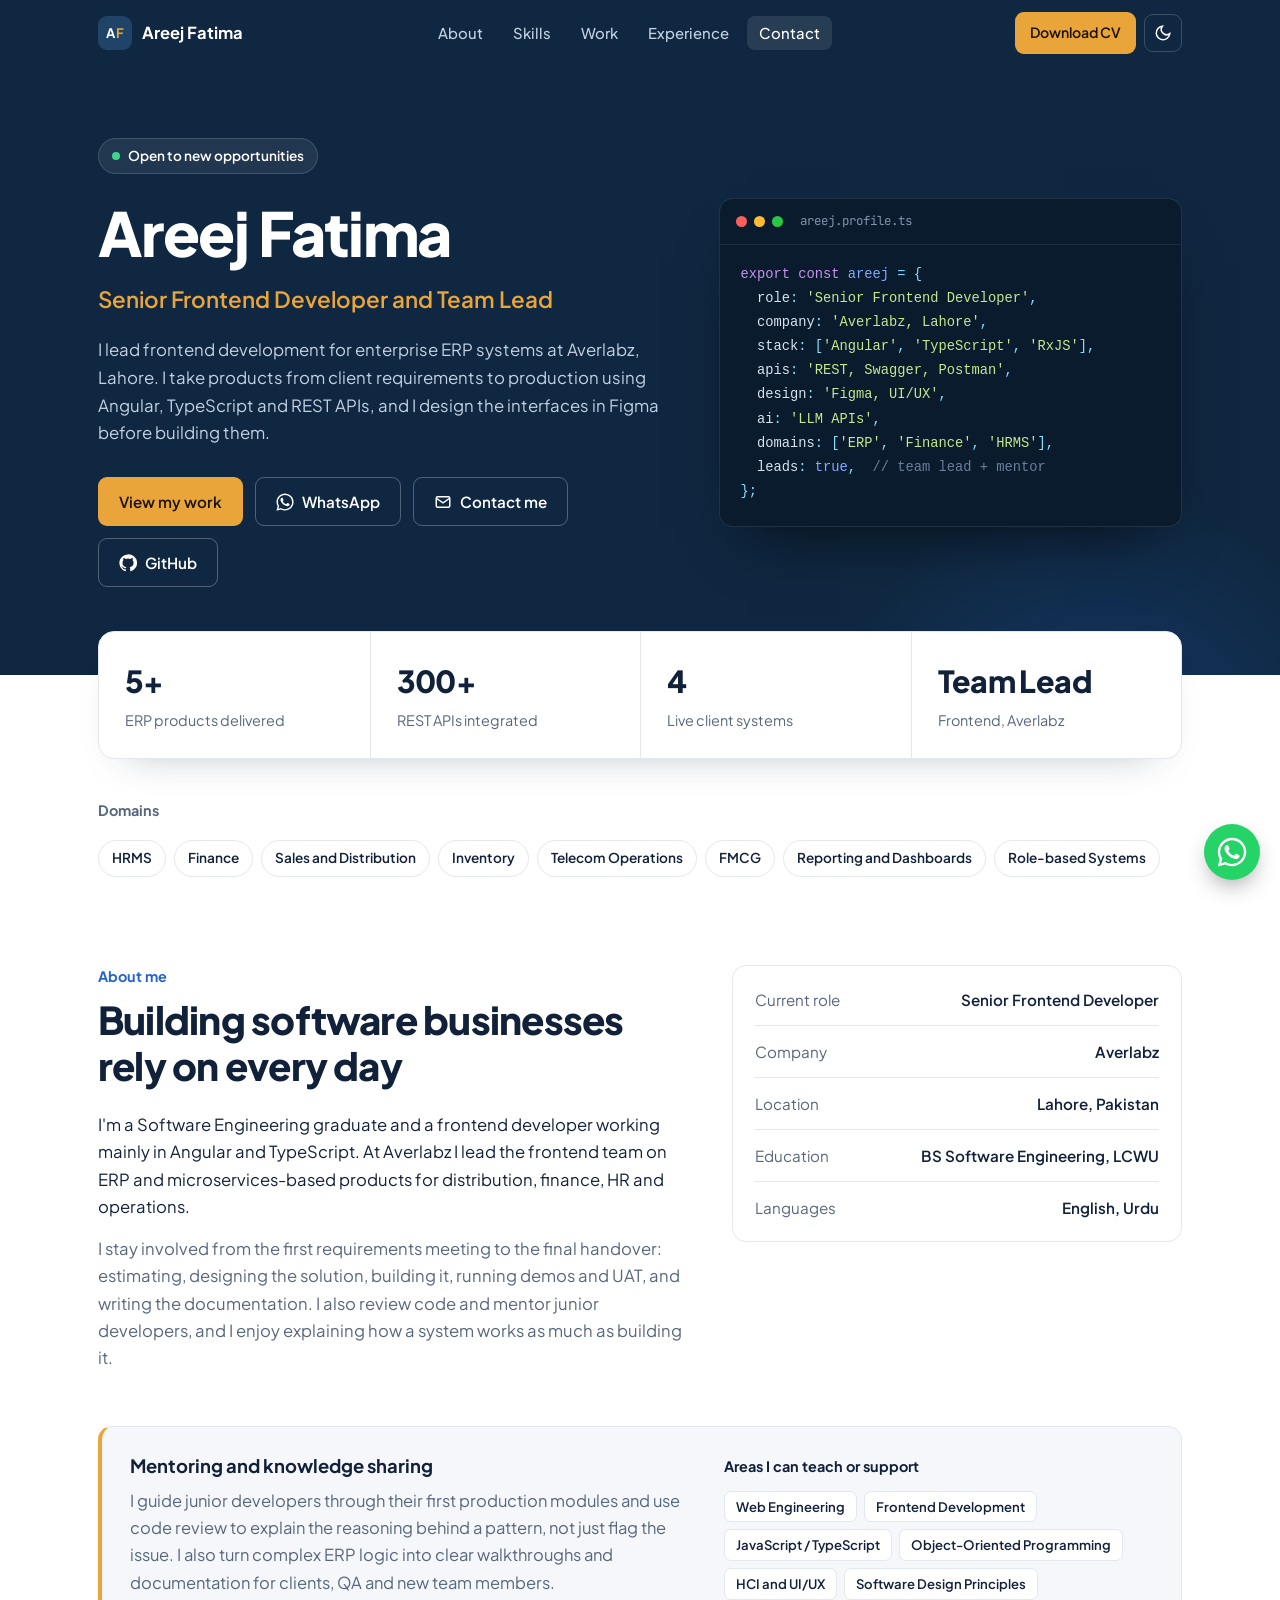
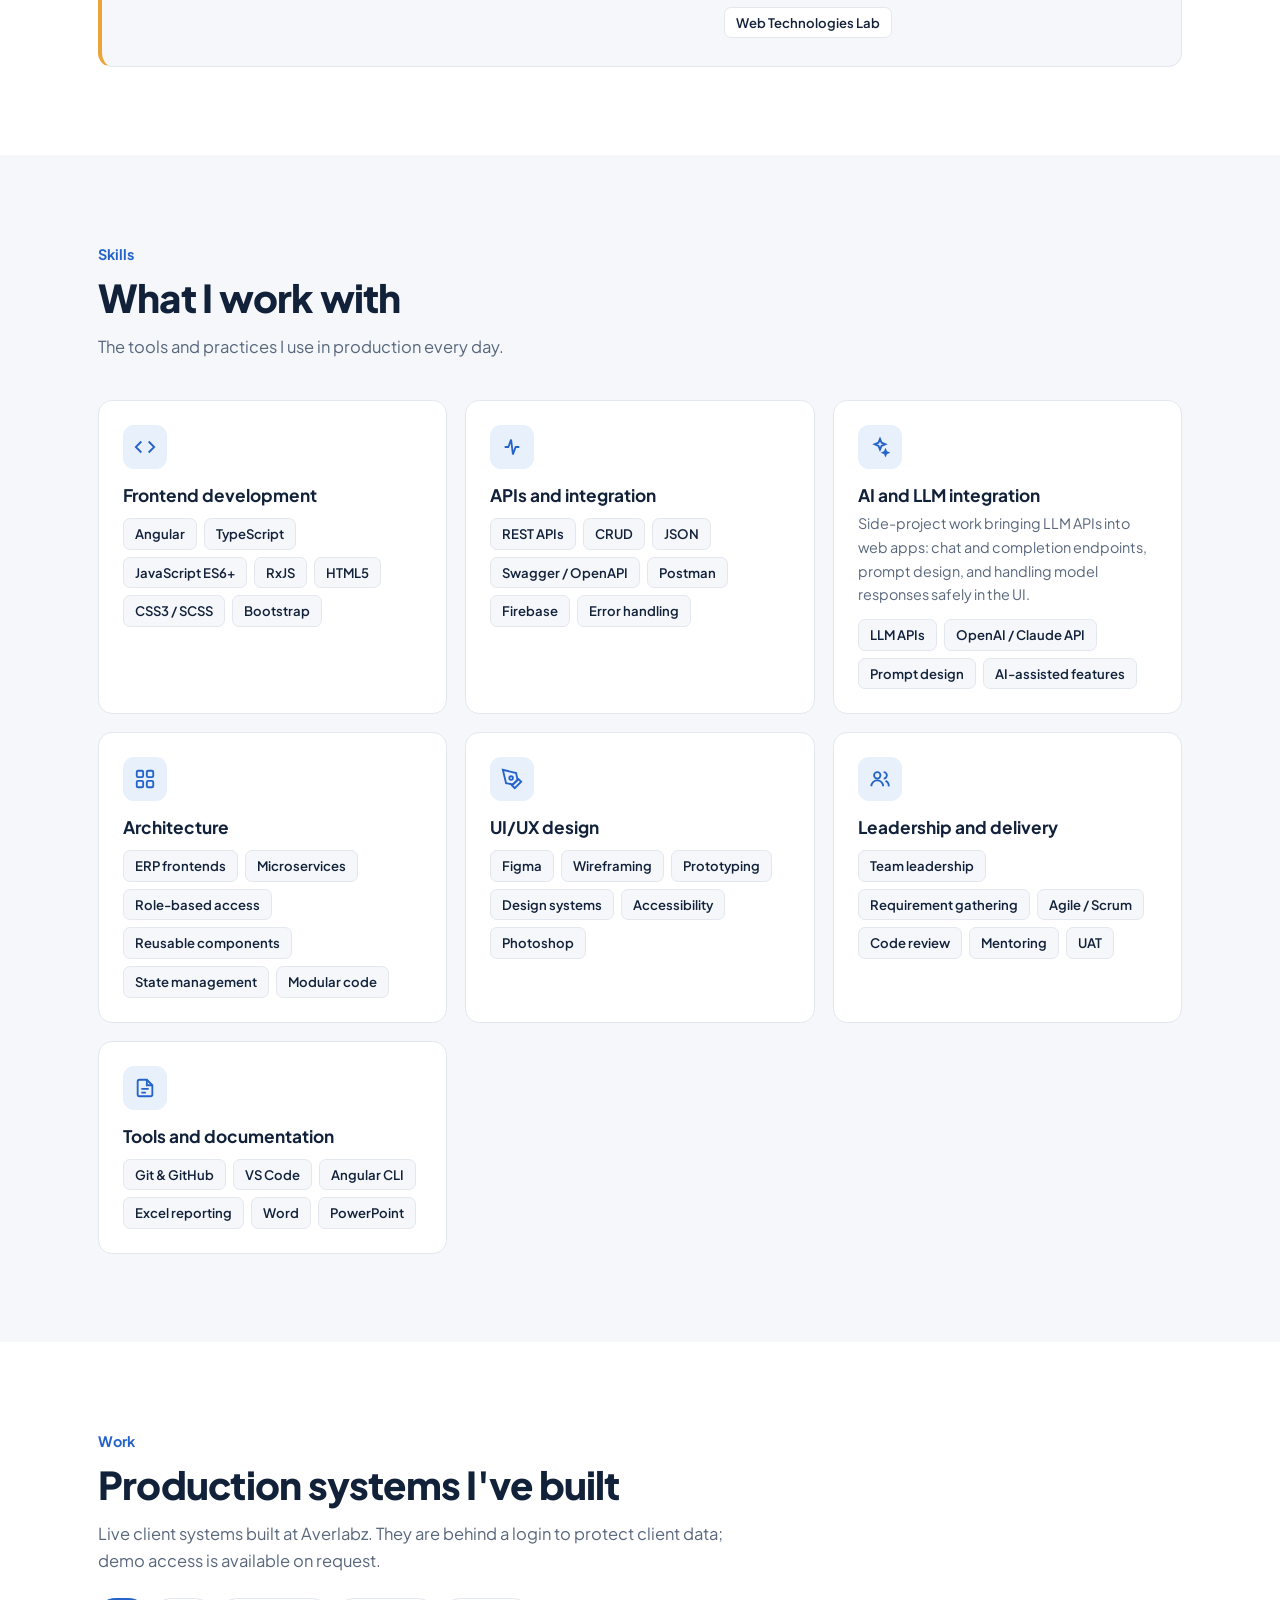
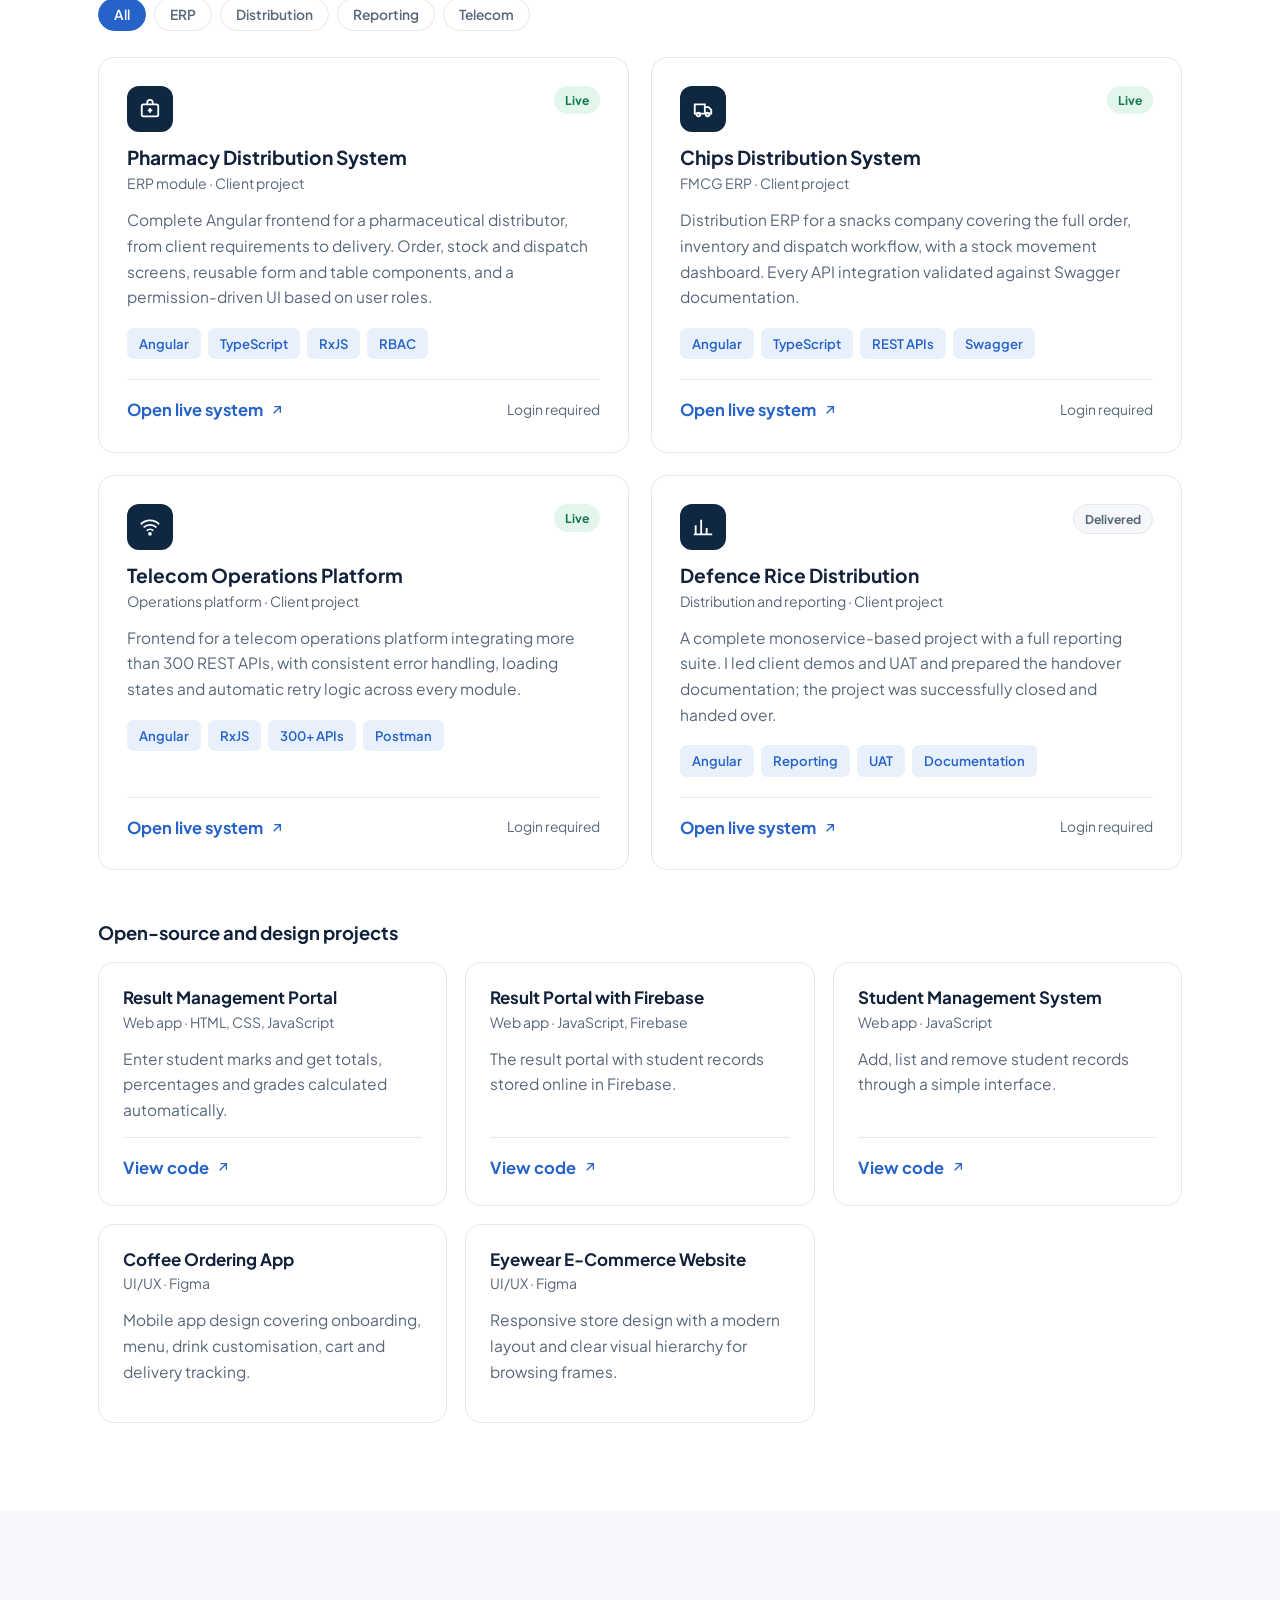
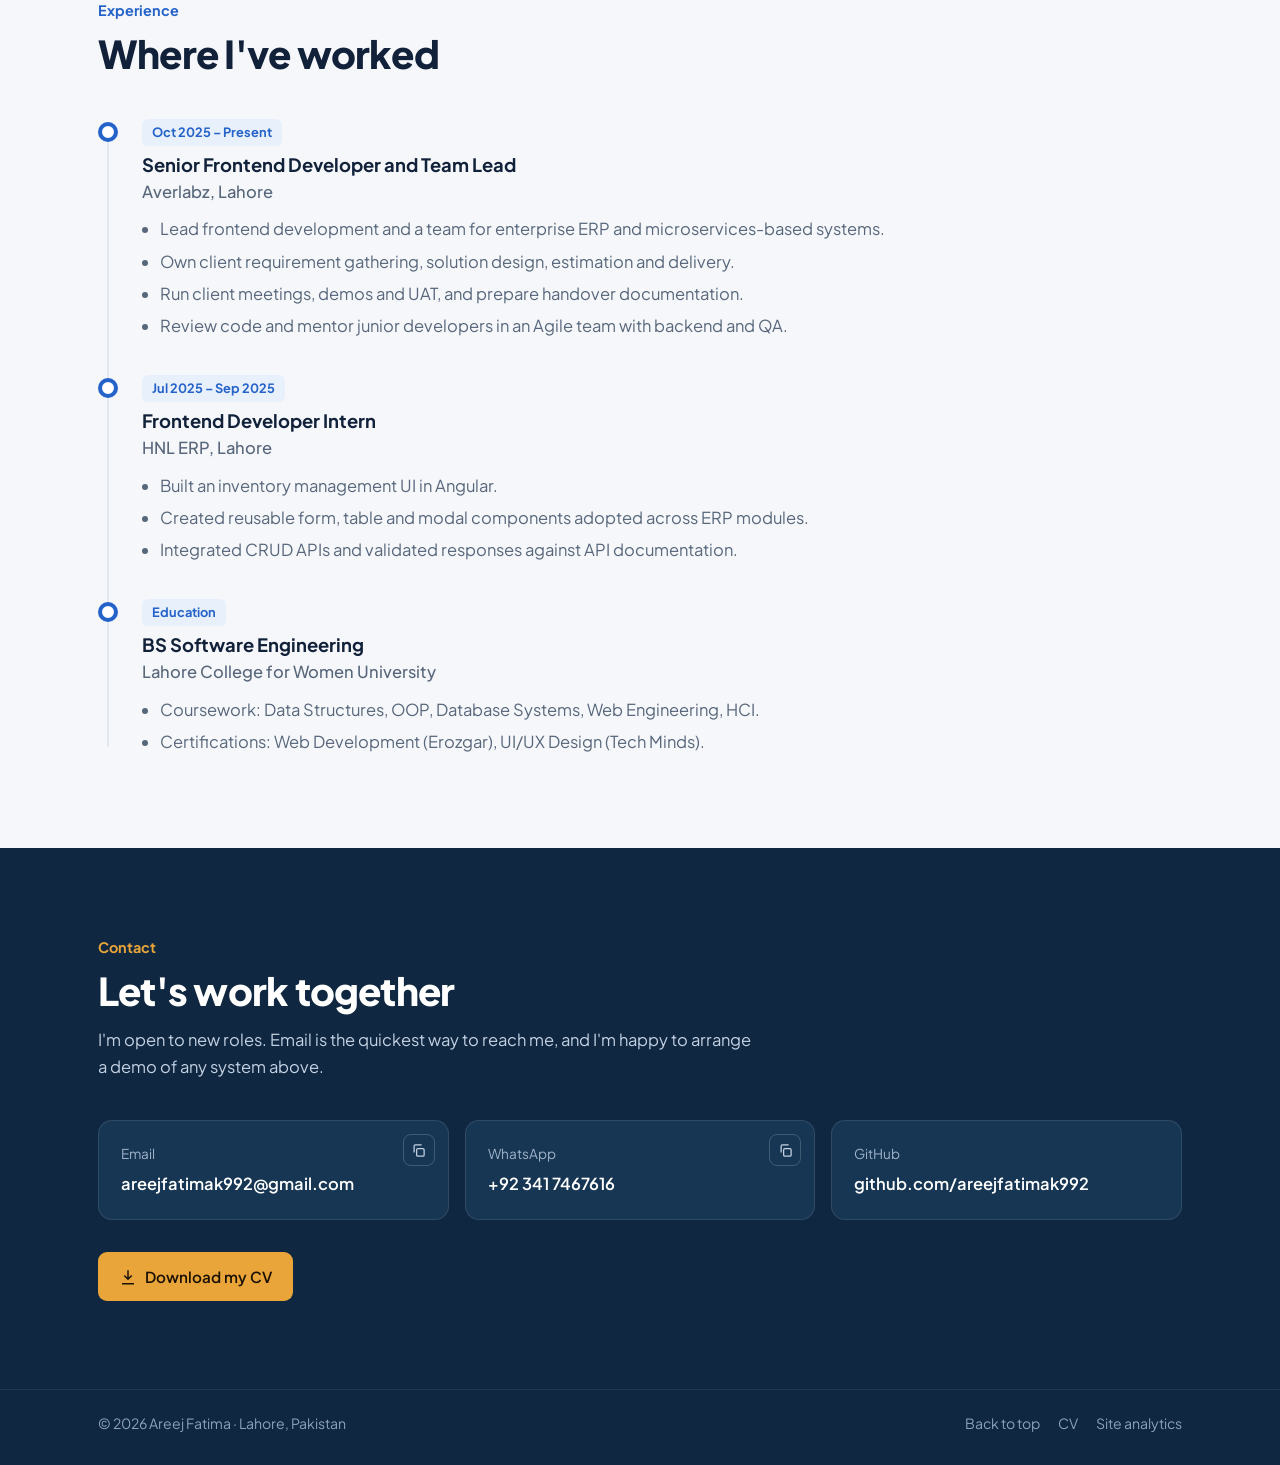
==== commit d4531f99: "Surface AI/LLM work and fix the dashboard's first-run state - Add an "AI and LLM integration" skills" ====
--- a/index.html
+++ b/index.html
@@ -30,7 +30,7 @@
   "address": { "@type": "PostalAddress", "addressLocality": "Lahore", "addressCountry": "PK" },
   "worksFor": { "@type": "Organization", "name": "Averlabz" },
   "alumniOf": { "@type": "CollegeOrUniversity", "name": "Lahore College for Women University" },
-  "knowsAbout": ["Angular","TypeScript","RxJS","REST APIs","ERP systems","UI/UX design","Figma","Team leadership"],
+  "knowsAbout": ["Angular","TypeScript","RxJS","REST APIs","ERP systems","UI/UX design","Figma","Team leadership","LLM APIs","AI integration"],
   "sameAs": ["https://github.com/areejfatimak992"]
 }
 </script>
@@ -137,6 +137,7 @@
 .skill .ic{width:44px;height:44px;border-radius:11px;background:var(--blue-soft);color:var(--blue);display:flex;align-items:center;justify-content:center;margin-bottom:16px}
 .skill .ic svg{width:22px;height:22px}
 .skill h3{font-size:1.08rem;font-weight:700;margin-bottom:12px}
+.skill-note{color:var(--muted);font-size:.9rem;margin:-6px 0 12px}
 .tags{display:flex;flex-wrap:wrap;gap:7px;list-style:none;margin:0;padding:0}
 .tags li{font-size:.82rem;font-weight:600;padding:4px 11px;border-radius:7px;background:var(--bg-alt);border:1px solid var(--line);color:var(--ink)}
 
@@ -340,6 +341,7 @@
   stack<span class="p">:</span> <span class="p">[</span><span class="s">'Angular'</span><span class="p">,</span> <span class="s">'TypeScript'</span><span class="p">,</span> <span class="s">'RxJS'</span><span class="p">],</span>
   apis<span class="p">:</span> <span class="s">'REST, Swagger, Postman'</span><span class="p">,</span>
   design<span class="p">:</span> <span class="s">'Figma, UI/UX'</span><span class="p">,</span>
+  ai<span class="p">:</span> <span class="s">'LLM APIs'</span><span class="p">,</span>
   domains<span class="p">:</span> <span class="p">[</span><span class="s">'ERP'</span><span class="p">,</span> <span class="s">'Finance'</span><span class="p">,</span> <span class="s">'HRMS'</span><span class="p">],</span>
   leads<span class="p">:</span> <span class="v">true</span><span class="p">,</span>  <span class="c">// team lead + mentor</span>
 <span class="p">};</span></pre>
@@ -415,6 +417,12 @@
         <div class="ic"><svg viewBox="0 0 24 24" fill="none" stroke="currentColor" stroke-width="2"><path d="M4 12h4l3-8 2 16 3-8h4"/></svg></div>
         <h3>APIs and integration</h3>
         <ul class="tags"><li>REST APIs</li><li>CRUD</li><li>JSON</li><li>Swagger / OpenAPI</li><li>Postman</li><li>Firebase</li><li>Error handling</li></ul>
+      </div>
+      <div class="skill">
+        <div class="ic"><svg viewBox="0 0 24 24" fill="none" stroke="currentColor" stroke-width="2"><path d="M12 3.2l1.7 4.1 4.1 1.7-4.1 1.7L12 14.8l-1.7-4.1L6.2 9l4.1-1.7z"/><path d="M18 15.5l.8 1.9 1.9.8-1.9.8-.8 1.9-.8-1.9-1.9-.8 1.9-.8z"/></svg></div>
+        <h3>AI and LLM integration</h3>
+        <p class="skill-note">Side-project work bringing LLM APIs into web apps: chat and completion endpoints, prompt design, and handling model responses safely in the UI.</p>
+        <ul class="tags"><li>LLM APIs</li><li>OpenAI / Claude API</li><li>Prompt design</li><li>AI-assisted features</li></ul>
       </div>
       <div class="skill">
         <div class="ic"><svg viewBox="0 0 24 24" fill="none" stroke="currentColor" stroke-width="2"><rect x="3" y="3" width="7" height="7" rx="1.5"/><rect x="14" y="3" width="7" height="7" rx="1.5"/><rect x="3" y="14" width="7" height="7" rx="1.5"/><rect x="14" y="14" width="7" height="7" rx="1.5"/></svg></div>
@@ -667,7 +675,7 @@
         chips.forEach(function(c){c.setAttribute('aria-pressed',String(c===chip));});
         var shown=0;
         [].forEach.call(grid.querySelectorAll('.proj'),function(card){
-          var tags=(card.getAttribute('data-tags')||'').split(/s+/);
+          var tags=(card.getAttribute('data-tags')||'').trim().split(' ');
           var show = want==='all' || tags.indexOf(want)>-1;
           card.hidden=!show;
           if(show) shown++;
